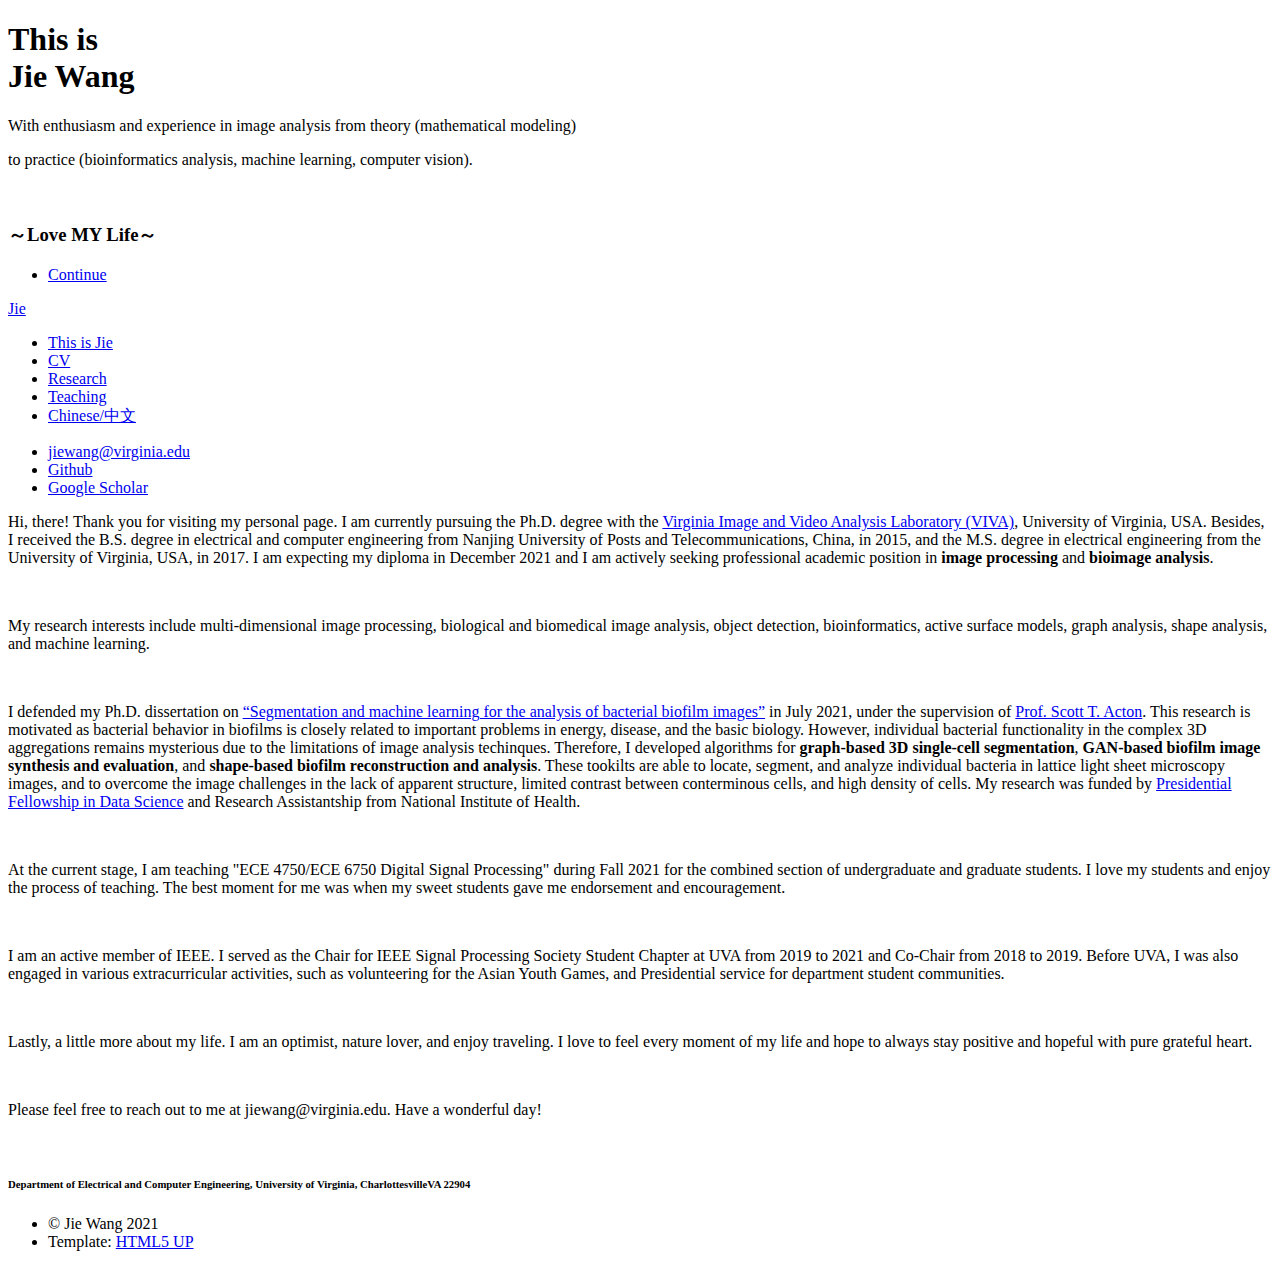
==== index.html @ 5a75e754 "Add files via upload" ====
<!DOCTYPE HTML>
<!--
	Massively by HTML5 UP
	html5up.net | @ajlkn
	Free for personal and commercial use under the CCA 3.0 license (html5up.net/license)
-->
<html>
	<head>
		<title>Jie Wang</title>
		<meta charset="utf-8" />
		<meta name="viewport" content="width=device-width, initial-scale=1, user-scalable=no" />
		<link rel="stylesheet" href="assets/css/main.css" />
		<noscript><link rel="stylesheet" href="assets/css/noscript.css" /></noscript>
	</head>
	<body class="is-preload">

		<!-- Wrapper -->
			<div id="wrapper" class="fade-in">

				<!-- Intro -->
					<div id="intro">
					  <h1>This is<br>
					    Jie Wang</h1>
                      <p>With enthusiasm and experience in image analysis from theory (mathematical modeling)</p>
					  <p>to practice (bioinformatics analysis, machine learning, computer vision).</p>
						<p>&nbsp;</p>
						<h3>～Love MY Life～</h3>
					  <ul class="actions">
	  					<li><a href="#header" class="button icon solid solo fa-arrow-down scrolly">Continue</a></li>
					  </ul>
					</div>

				<!-- Header -->
					<header id="header">
						<a href="index.html" class="logo">Jie</a>
					</header>

				<!-- Nav -->
					<nav id="nav">
						<ul class="links">
							<li class="active"><a href="index.html">This is Jie</a></li>
							<li><a href="CV.html">CV</a></li>
							<li><a href="research.html">Research</a></li>
							<li><a href="teaching.html">Teaching</a></li>
							<li><a href="chinese.html">Chinese/中文</a></li>
						</ul>
						<ul class="icons">
							<li><a href="#" class="fa fa-envelope"><span class="label"> jiewang@virginia.edu</span></a></li>
							<li><a href="https://github.com/jwang-c" class="icon brands alt fa-github"><span class="label">Github</span></a></li>
							<li><a href="https://scholar.google.com/citations?user=Kp_76nYAAAAJ&hl=en" class="icon brands alt fa-google"><span class="label">Google Scholar</span></a></li>
						</ul>
					</nav>

				<!-- Main -->
					<div id="main">

						<!-- Featured Post -->
							<article class="post featured">
								<p>Hi, there! Thank you for visiting my personal page. I am currently pursuing the Ph.D. degree with the <a href="http://viva-lab.ece.virginia.edu/index.html"> Virginia Image and Video Analysis Laboratory (VIVA)</a>, University of Virginia, USA. Besides, I received the B.S. degree in electrical and computer engineering from Nanjing University of Posts and Telecommunications, China, in 2015, and the M.S. degree in electrical engineering from the University of Virginia, USA, in 2017. I am expecting my diploma in December 2021 and I am actively seeking professional academic position in <strong>image processing</strong> and <strong>bioimage analysis</strong>.</p>
								<br>
								<p>My research interests include multi-dimensional image processing, biological and biomedical image analysis, object detection, bioinformatics, active surface models, graph analysis, shape analysis, and machine learning.</p>
								<br>
								<p>I defended my Ph.D. dissertation on <a href="https://doi.org/10.18130/vqv0-1b11"> “Segmentation and machine learning for the analysis of bacterial biofilm images”</a> in July 2021, under the supervision of <a href="https://engineering.virginia.edu/faculty/scott-t-acton"> Prof. Scott T. Acton</a>. This research is motivated as bacterial behavior in biofilms is closely related to important problems in energy, disease, and the basic biology. However, individual bacterial functionality in the complex 3D aggregations remains mysterious due to the limitations of image analysis techinques. Therefore, I developed algorithms for <strong>graph-based 3D single-cell segmentation</strong>, <strong>GAN-based biofilm image synthesis and evaluation</strong>, and <strong>shape-based biofilm reconstruction and analysis</strong>. These tookilts are able to locate, segment, and analyze individual bacteria in lattice light sheet microscopy images, and to overcome the image challenges in the lack of apparent structure, limited contrast between conterminous cells, and high density of cells. My research was funded by <a href="https://datascience.virginia.edu/projects/understanding-how-bacterial-communities-assemble-and-function"> Presidential Fellowship in Data Science</a> and Research Assistantship from National Institute of Health.</p>
								<br>
								<p>At the current stage, I am teaching "ECE 4750/ECE 6750 Digital Signal Processing" during Fall 2021 for the combined section of undergraduate and graduate students. I love my students and enjoy the process of teaching. The best moment for me was when my sweet students gave me endorsement and encouragement. </p>
								<br>
								<p>I am an active member of IEEE. I served as the Chair for IEEE Signal Processing Society Student Chapter at UVA from 2019 to 2021 and Co-Chair from 2018 to 2019. Before UVA, I was also engaged in various extracurricular activities, such as volunteering for the Asian Youth Games, and Presidential service for department student communities.</p>
								<br>
								<p>Lastly, a little more about my life. I am an optimist, nature lover, and enjoy traveling. I love to feel every moment of my life and hope to always stay positive and hopeful with pure grateful heart.</p>
								<br>
								<p>Please feel free to reach out to me at jiewang@virginia.edu. Have a wonderful day!</p>
								
								<a href="#" class="image main"><img src="images/pic01_jie.jpg" alt="" /></a>

							</article>

						

					</div>

				<!-- Footer -->
					<footer id="footer">
	
							<section>
								<a href="#" class="fa fa-map-pin"><span class="label"></span></a>
	                          <h6>Department of Electrical and Computer Engineering, University of Virginia, CharlottesvilleVA 22904</h6>
                            </section>

					</footer>

				<!-- Copyright -->
					<div id="copyright">
						<ul><li>&copy; Jie Wang 2021</li><li>Template: <a href="https://html5up.net">HTML5 UP</a></li></ul>
					</div>

			</div>

		<!-- Scripts -->
			<script src="assets/js/jquery.min.js"></script>
			<script src="assets/js/jquery.scrollex.min.js"></script>
			<script src="assets/js/jquery.scrolly.min.js"></script>
			<script src="assets/js/browser.min.js"></script>
			<script src="assets/js/breakpoints.min.js"></script>
			<script src="assets/js/util.js"></script>
			<script src="assets/js/main.js"></script>

	</body>
</html>
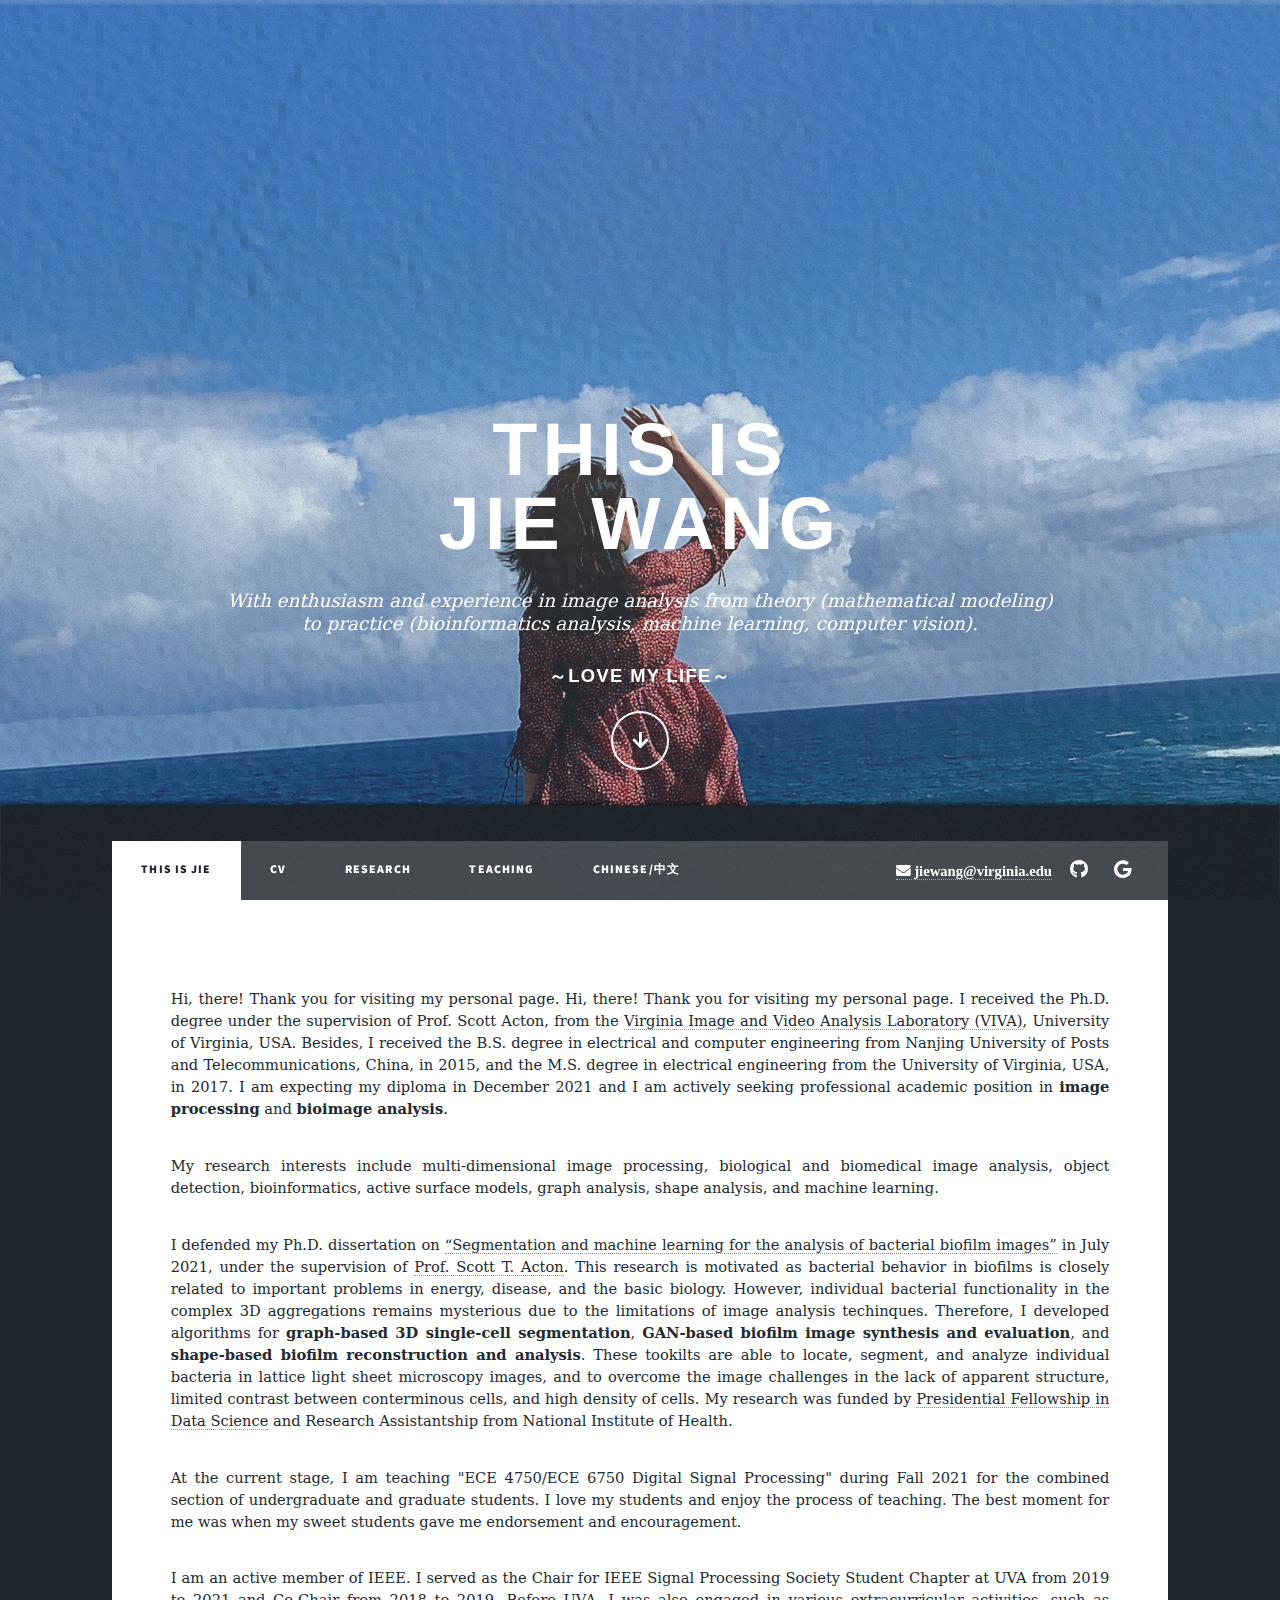
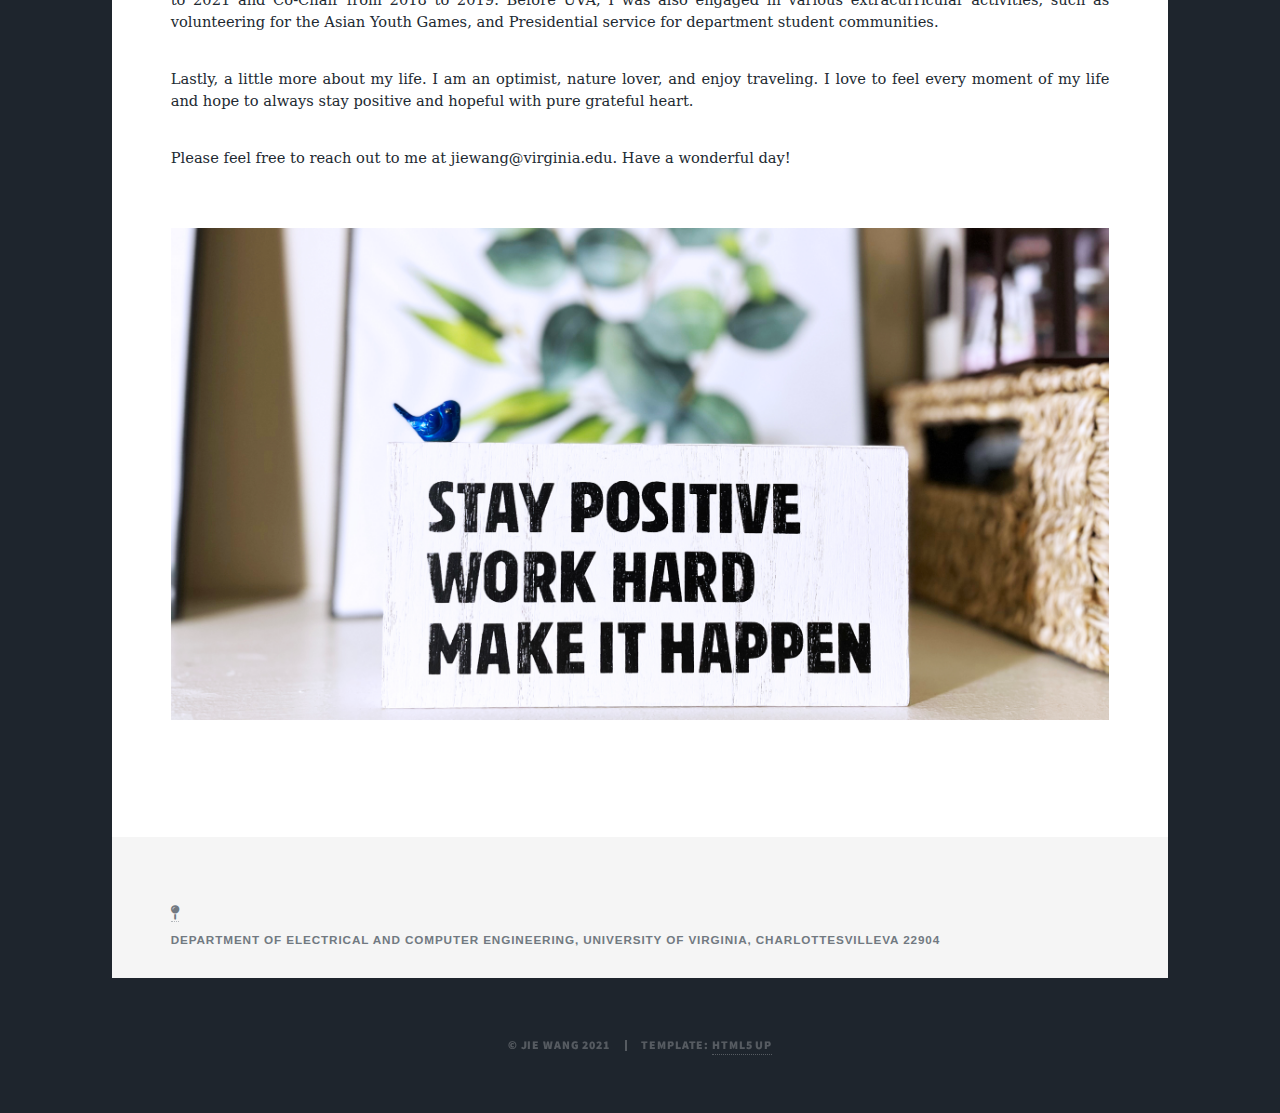
==== commit 4041b02c: "Update index.html" ====
--- a/index.html
+++ b/index.html
@@ -56,7 +56,7 @@
 
 						<!-- Featured Post -->
 							<article class="post featured">
-								<p>Hi, there! Thank you for visiting my personal page. I am currently pursuing the Ph.D. degree with the <a href="http://viva-lab.ece.virginia.edu/index.html"> Virginia Image and Video Analysis Laboratory (VIVA)</a>, University of Virginia, USA. Besides, I received the B.S. degree in electrical and computer engineering from Nanjing University of Posts and Telecommunications, China, in 2015, and the M.S. degree in electrical engineering from the University of Virginia, USA, in 2017. I am expecting my diploma in December 2021 and I am actively seeking professional academic position in <strong>image processing</strong> and <strong>bioimage analysis</strong>.</p>
+								<p>Hi, there! Thank you for visiting my personal page. Hi, there! Thank you for visiting my personal page. I received the Ph.D. degree under the supervision of Prof. Scott Acton, from the <a href="http://viva-lab.ece.virginia.edu/index.html"> Virginia Image and Video Analysis Laboratory (VIVA)</a>, University of Virginia, USA. Besides, I received the B.S. degree in electrical and computer engineering from Nanjing University of Posts and Telecommunications, China, in 2015, and the M.S. degree in electrical engineering from the University of Virginia, USA, in 2017. I am expecting my diploma in December 2021 and I am actively seeking professional academic position in <strong>image processing</strong> and <strong>bioimage analysis</strong>.</p>
 								<br>
 								<p>My research interests include multi-dimensional image processing, biological and biomedical image analysis, object detection, bioinformatics, active surface models, graph analysis, shape analysis, and machine learning.</p>
 								<br>
@@ -105,4 +105,4 @@
 			<script src="assets/js/main.js"></script>
 
 	</body>
-</html>+</html>
--- a/assets/css/main.css
+++ b/assets/css/main.css
@@ -0,0 +1,4693 @@
+@import url(fontawesome-all.min.css);
+@import url("https://fonts.googleapis.com/css?family=Merriweather:300,700,300italic,700italic|Source+Sans+Pro:900");
+
+/*
+	Massively by HTML5 UP
+	html5up.net | @ajlkn
+	Free for personal and commercial use under the CCA 3.0 license (html5up.net/license)
+*/
+
+html, body, div, span, applet, object,
+iframe, h1, h2, h3, h4, h5, h6, p, blockquote,
+pre, a, abbr, acronym, address, big, cite,
+code, del, dfn, em, img, ins, kbd, q, s, samp,
+small, strike, strong, sub, sup, tt, var, b,
+u, i, center, dl, dt, dd, ol, ul, li, fieldset,
+form, label, legend, table, caption, tbody,
+tfoot, thead, tr, th, td, article, aside,
+canvas, details, embed, figure, figcaption,
+footer, header, hgroup, menu, nav, output, ruby,
+section, summary, time, mark, audio, video {
+	margin: 0;
+	padding: 0;
+	border: 0;
+	font-size: 100%;
+	font: inherit;
+	vertical-align: baseline;}
+
+article, aside, details, figcaption, figure,
+footer, header, hgroup, menu, nav, section {
+	display: block;}
+
+body {
+	line-height: 1;
+}
+
+ol, ul {
+	list-style: none;
+}
+
+blockquote, q {
+	quotes: none;
+}
+
+	blockquote:before, blockquote:after, q:before, q:after {
+		content: '';
+		content: none;
+	}
+
+table {
+	border-collapse: collapse;
+	border-spacing: 0;
+}
+
+body {
+	-webkit-text-size-adjust: none;
+}
+
+mark {
+	background-color: transparent;
+	color: inherit;
+}
+
+input::-moz-focus-inner {
+	border: 0;
+	padding: 0;
+}
+
+input, select, textarea {
+	-moz-appearance: none;
+	-webkit-appearance: none;
+	-ms-appearance: none;
+	appearance: none;
+}
+
+/* Basic */
+
+	@-ms-viewport {
+		width: device-width;
+	}
+
+	body {
+		-ms-overflow-style: scrollbar;
+	}
+
+	@media screen and (max-width: 480px) {
+
+		html, body {
+			min-width: 320px;
+		}
+
+	}
+
+	html {
+		box-sizing: border-box;
+	}
+
+	*, *:before, *:after {
+		box-sizing: inherit;
+	}
+
+	body {
+		background-color: #1e252d;
+	}
+
+		body.is-preload *, body.is-preload *:before, body.is-preload *:after {
+			-moz-animation: none !important;
+			-webkit-animation: none !important;
+			-ms-animation: none !important;
+			animation: none !important;
+			-moz-transition: none !important;
+			-webkit-transition: none !important;
+			-ms-transition: none !important;
+			transition: none !important;
+		}
+
+/* Type */
+
+	html {
+		font-size: 16pt;
+	}
+
+		@media screen and (max-width: 1680px) {
+
+			html {
+				font-size: 12pt;
+			}
+
+		}
+
+		@media screen and (max-width: 1280px) {
+
+			html {
+				font-size: 11pt;
+			}
+
+		}
+
+		@media screen and (max-width: 360px) {
+
+			html {
+				font-size: 10pt;
+			}
+
+		}
+
+	body {
+		color: #212931;
+	}
+
+	body, input, select, textarea {
+		font-family: "Merriweather", Georgia, serif;
+		font-weight: 300;
+		font-size: 1rem;
+		line-height: 2.375;
+	}
+
+	a {
+		-moz-transition: color 0.2s ease-in-out, background-color 0.2s ease-in-out, border-color 0.2s ease-in-out, box-shadow 0.2s ease-in-out;
+		-webkit-transition: color 0.2s ease-in-out, background-color 0.2s ease-in-out, border-color 0.2s ease-in-out, box-shadow 0.2s ease-in-out;
+		-ms-transition: color 0.2s ease-in-out, background-color 0.2s ease-in-out, border-color 0.2s ease-in-out, box-shadow 0.2s ease-in-out;
+		transition: color 0.2s ease-in-out, background-color 0.2s ease-in-out, border-color 0.2s ease-in-out, box-shadow 0.2s ease-in-out;
+		border-bottom: dotted 1px;
+		text-decoration: none;
+	}
+
+		a:hover {
+			border-bottom-color: transparent;
+		}
+
+	strong, b {
+		font-weight: 600;
+	}
+
+	em, i {
+		font-style: italic;
+	}
+
+	p {
+		font-family: Constantia, "Lucida Bright", "DejaVu Serif", Georgia, "serif";
+		text-align: justify;
+		margin: 0 0 0 0;
+		line-height: 1.5;
+	}
+	
+
+	h1, h2, h3, h4, h5, h6 {
+		font-family: Gotham, "Helvetica Neue", Helvetica, Arial, "sans-serif";
+		font-weight: 900;
+		line-height: 1.5;
+		letter-spacing: 0.075em;
+		text-transform: uppercase;
+		margin: 0 0 0 0;
+	}
+
+		h1 a, h2 a, h3 a, h4 a, h5 a, h6 a {
+			border-bottom: 0;
+			color: inherit;
+			text-decoration: none;
+		}
+
+	h1 {
+		font-size: 4rem;
+		line-height: 1.1;
+		margin: 0 0 2rem 0;
+	}
+
+	h2 {
+		font-size: 1.75rem;
+		line-height: 1.3;
+		margin: 0 0 1.5rem 0;
+	}
+
+	h3 {
+		font-size: 1.25rem;
+		margin: 0 0 1.5rem 0;
+	}
+
+	h4 {
+		font-size: 1rem;
+		margin: 2em 0 0 0;
+	}
+
+	h5 {
+		font-size: 0.9rem;
+		margin: 0 0 0.7rem 0;
+	}
+
+	h6 {
+		font-size: 0.8rem;
+	}
+
+	sub {
+		font-size: 0.8rem;
+		position: relative;
+		top: 0.5rem;
+	}
+
+	sup {
+		font-size: 0.8rem;
+		position: relative;
+		top: -0.5rem;
+	}
+
+	blockquote {
+		border-left: solid 4px;
+		font-style: italic;
+		margin: 0 0 2rem 0;
+		padding: 0.5rem 0 0.5rem 2rem;
+	}
+
+	code {
+		border: solid 2px;
+		font-family: "Courier New", monospace;
+		font-size: 0.9rem;
+		margin: 0 0.25rem;
+		padding: 0.25rem 0.65rem;
+	}
+
+	pre {
+		font-family: "Courier New", monospace;
+		margin: 0 0 0 0;
+		line-height: 1.5;
+	}
+
+	pre code {
+			display: block;
+			line-height: 1.75;
+			padding: 1rem 1.5rem;
+			overflow-x: auto;
+		}
+
+	hr {
+		border: 0;
+		border-bottom: solid 2px;
+		margin: 3rem 0;
+	}
+
+		hr.major {
+			margin: 5rem 0;
+		}
+
+	.align-left {
+		text-align: left;
+	}
+
+	.align-center {
+		text-align: center;
+	}
+
+	.align-right {
+		text-align: right;
+	}
+
+	input, select, textarea {
+		color: #212931;
+	}
+
+	a {
+		color: #212931;
+		border-bottom-color: rgba(33, 41, 49, 0.5);
+	}
+
+		a:hover {
+			border-bottom-color: transparent;
+			color: #18bfef !important;
+		}
+
+	strong, b {
+		color: #212931;
+	}
+
+	h1, h2, h3, h4, h5, h6 {
+		color: #212931;
+	}
+
+	blockquote {
+		border-left-color: #eeeeee;
+	}
+
+	code {
+		background: rgba(220, 220, 220, 0.25);
+		border-color: #eeeeee;
+	}
+
+	hr {
+		border-bottom-color: #eeeeee;
+	}
+
+/* Row */
+
+	.row {
+		display: flex;
+		flex-wrap: wrap;
+		box-sizing: border-box;
+		align-items: stretch;
+	}
+
+		.row > * {
+			box-sizing: border-box;
+		}
+
+		.row.gtr-uniform > * > :last-child {
+			margin-bottom: 0;
+		}
+
+		.row.aln-left {
+			justify-content: flex-start;
+		}
+
+		.row.aln-center {
+			justify-content: center;
+		}
+
+		.row.aln-right {
+			justify-content: flex-end;
+		}
+
+		.row.aln-top {
+			align-items: flex-start;
+		}
+
+		.row.aln-middle {
+			align-items: center;
+		}
+
+		.row.aln-bottom {
+			align-items: flex-end;
+		}
+
+		.row > .imp {
+			order: -1;
+		}
+
+		.row > .col-1 {
+			width: 8.33333%;
+		}
+
+		.row > .off-1 {
+			margin-left: 8.33333%;
+		}
+
+		.row > .col-2 {
+			width: 16.66667%;
+		}
+
+		.row > .off-2 {
+			margin-left: 16.66667%;
+		}
+
+		.row > .col-3 {
+			width: 25%;
+		}
+
+		.row > .off-3 {
+			margin-left: 25%;
+		}
+
+		.row > .col-4 {
+			width: 33.33333%;
+		}
+
+		.row > .off-4 {
+			margin-left: 33.33333%;
+		}
+
+		.row > .col-5 {
+			width: 41.66667%;
+		}
+
+		.row > .off-5 {
+			margin-left: 41.66667%;
+		}
+
+		.row > .col-6 {
+			width: 50%;
+		}
+
+		.row > .off-6 {
+			margin-left: 50%;
+		}
+
+		.row > .col-7 {
+			width: 58.33333%;
+		}
+
+		.row > .off-7 {
+			margin-left: 58.33333%;
+		}
+
+		.row > .col-8 {
+			width: 66.66667%;
+		}
+
+		.row > .off-8 {
+			margin-left: 66.66667%;
+		}
+
+		.row > .col-9 {
+			width: 75%;
+		}
+
+		.row > .off-9 {
+			margin-left: 75%;
+		}
+
+		.row > .col-10 {
+			width: 83.33333%;
+		}
+
+		.row > .off-10 {
+			margin-left: 83.33333%;
+		}
+
+		.row > .col-11 {
+			width: 91.66667%;
+		}
+
+		.row > .off-11 {
+			margin-left: 91.66667%;
+		}
+
+		.row > .col-12 {
+			width: 100%;
+		}
+
+		.row > .off-12 {
+			margin-left: 100%;
+		}
+
+		.row.gtr-0 {
+			margin-top: 0;
+			margin-left: 0rem;
+		}
+
+			.row.gtr-0 > * {
+				padding: 0 0 0 0rem;
+			}
+
+			.row.gtr-0.gtr-uniform {
+				margin-top: 0rem;
+			}
+
+				.row.gtr-0.gtr-uniform > * {
+					padding-top: 0rem;
+				}
+
+		.row.gtr-25 {
+			margin-top: 0;
+			margin-left: -0.375rem;
+		}
+
+			.row.gtr-25 > * {
+				padding: 0 0 0 0.375rem;
+			}
+
+			.row.gtr-25.gtr-uniform {
+				margin-top: -0.375rem;
+			}
+
+				.row.gtr-25.gtr-uniform > * {
+					padding-top: 0.375rem;
+				}
+
+		.row.gtr-50 {
+			margin-top: 0;
+			margin-left: -0.75rem;
+		}
+
+			.row.gtr-50 > * {
+				padding: 0 0 0 0.75rem;
+			}
+
+			.row.gtr-50.gtr-uniform {
+				margin-top: -0.75rem;
+			}
+
+				.row.gtr-50.gtr-uniform > * {
+					padding-top: 0.75rem;
+				}
+
+		.row {
+			margin-top: 0;
+			margin-left: -1.5rem;
+		}
+
+			.row > * {
+				padding: 0 0 0 1.5rem;
+			}
+
+			.row.gtr-uniform {
+				margin-top: -1.5rem;
+			}
+
+				.row.gtr-uniform > * {
+					padding-top: 1.5rem;
+				}
+
+		.row.gtr-150 {
+			margin-top: 0;
+			margin-left: -2.25rem;
+		}
+
+			.row.gtr-150 > * {
+				padding: 0 0 0 2.25rem;
+			}
+
+			.row.gtr-150.gtr-uniform {
+				margin-top: -2.25rem;
+			}
+
+				.row.gtr-150.gtr-uniform > * {
+					padding-top: 2.25rem;
+				}
+
+		.row.gtr-200 {
+			margin-top: 0;
+			margin-left: -3rem;
+		}
+
+			.row.gtr-200 > * {
+				padding: 0 0 0 3rem;
+			}
+
+			.row.gtr-200.gtr-uniform {
+				margin-top: -3rem;
+			}
+
+				.row.gtr-200.gtr-uniform > * {
+					padding-top: 3rem;
+				}
+
+		@media screen and (max-width: 1680px) {
+
+			.row {
+				display: flex;
+				flex-wrap: wrap;
+				box-sizing: border-box;
+				align-items: stretch;
+			}
+
+				.row > * {
+					box-sizing: border-box;
+				}
+
+				.row.gtr-uniform > * > :last-child {
+					margin-bottom: 0;
+				}
+
+				.row.aln-left {
+					justify-content: flex-start;
+				}
+
+				.row.aln-center {
+					justify-content: center;
+				}
+
+				.row.aln-right {
+					justify-content: flex-end;
+				}
+
+				.row.aln-top {
+					align-items: flex-start;
+				}
+
+				.row.aln-middle {
+					align-items: center;
+				}
+
+				.row.aln-bottom {
+					align-items: flex-end;
+				}
+
+				.row > .imp-xlarge {
+					order: -1;
+				}
+
+				.row > .col-1-xlarge {
+					width: 8.33333%;
+				}
+
+				.row > .off-1-xlarge {
+					margin-left: 8.33333%;
+				}
+
+				.row > .col-2-xlarge {
+					width: 16.66667%;
+				}
+
+				.row > .off-2-xlarge {
+					margin-left: 16.66667%;
+				}
+
+				.row > .col-3-xlarge {
+					width: 25%;
+				}
+
+				.row > .off-3-xlarge {
+					margin-left: 25%;
+				}
+
+				.row > .col-4-xlarge {
+					width: 33.33333%;
+				}
+
+				.row > .off-4-xlarge {
+					margin-left: 33.33333%;
+				}
+
+				.row > .col-5-xlarge {
+					width: 41.66667%;
+				}
+
+				.row > .off-5-xlarge {
+					margin-left: 41.66667%;
+				}
+
+				.row > .col-6-xlarge {
+					width: 50%;
+				}
+
+				.row > .off-6-xlarge {
+					margin-left: 50%;
+				}
+
+				.row > .col-7-xlarge {
+					width: 58.33333%;
+				}
+
+				.row > .off-7-xlarge {
+					margin-left: 58.33333%;
+				}
+
+				.row > .col-8-xlarge {
+					width: 66.66667%;
+				}
+
+				.row > .off-8-xlarge {
+					margin-left: 66.66667%;
+				}
+
+				.row > .col-9-xlarge {
+					width: 75%;
+				}
+
+				.row > .off-9-xlarge {
+					margin-left: 75%;
+				}
+
+				.row > .col-10-xlarge {
+					width: 83.33333%;
+				}
+
+				.row > .off-10-xlarge {
+					margin-left: 83.33333%;
+				}
+
+				.row > .col-11-xlarge {
+					width: 91.66667%;
+				}
+
+				.row > .off-11-xlarge {
+					margin-left: 91.66667%;
+				}
+
+				.row > .col-12-xlarge {
+					width: 100%;
+				}
+
+				.row > .off-12-xlarge {
+					margin-left: 100%;
+				}
+
+				.row.gtr-0 {
+					margin-top: 0;
+					margin-left: 0rem;
+				}
+
+					.row.gtr-0 > * {
+						padding: 0 0 0 0rem;
+					}
+
+					.row.gtr-0.gtr-uniform {
+						margin-top: 0rem;
+					}
+
+						.row.gtr-0.gtr-uniform > * {
+							padding-top: 0rem;
+						}
+
+				.row.gtr-25 {
+					margin-top: 0;
+					margin-left: -0.375rem;
+				}
+
+					.row.gtr-25 > * {
+						padding: 0 0 0 0.375rem;
+					}
+
+					.row.gtr-25.gtr-uniform {
+						margin-top: -0.375rem;
+					}
+
+						.row.gtr-25.gtr-uniform > * {
+							padding-top: 0.375rem;
+						}
+
+				.row.gtr-50 {
+					margin-top: 0;
+					margin-left: -0.75rem;
+				}
+
+					.row.gtr-50 > * {
+						padding: 0 0 0 0.75rem;
+					}
+
+					.row.gtr-50.gtr-uniform {
+						margin-top: -0.75rem;
+					}
+
+						.row.gtr-50.gtr-uniform > * {
+							padding-top: 0.75rem;
+						}
+
+				.row {
+					margin-top: 0;
+					margin-left: -1.5rem;
+				}
+
+					.row > * {
+						padding: 0 0 0 1.5rem;
+					}
+
+					.row.gtr-uniform {
+						margin-top: -1.5rem;
+					}
+
+						.row.gtr-uniform > * {
+							padding-top: 1.5rem;
+						}
+
+				.row.gtr-150 {
+					margin-top: 0;
+					margin-left: -2.25rem;
+				}
+
+					.row.gtr-150 > * {
+						padding: 0 0 0 2.25rem;
+					}
+
+					.row.gtr-150.gtr-uniform {
+						margin-top: -2.25rem;
+					}
+
+						.row.gtr-150.gtr-uniform > * {
+							padding-top: 2.25rem;
+						}
+
+				.row.gtr-200 {
+					margin-top: 0;
+					margin-left: -3rem;
+				}
+
+					.row.gtr-200 > * {
+						padding: 0 0 0 3rem;
+					}
+
+					.row.gtr-200.gtr-uniform {
+						margin-top: -3rem;
+					}
+
+						.row.gtr-200.gtr-uniform > * {
+							padding-top: 3rem;
+						}
+
+		}
+
+		@media screen and (max-width: 1280px) {
+
+			.row {
+				display: flex;
+				flex-wrap: wrap;
+				box-sizing: border-box;
+				align-items: stretch;
+			}
+
+				.row > * {
+					box-sizing: border-box;
+				}
+
+				.row.gtr-uniform > * > :last-child {
+					margin-bottom: 0;
+				}
+
+				.row.aln-left {
+					justify-content: flex-start;
+				}
+
+				.row.aln-center {
+					justify-content: center;
+				}
+
+				.row.aln-right {
+					justify-content: flex-end;
+				}
+
+				.row.aln-top {
+					align-items: flex-start;
+				}
+
+				.row.aln-middle {
+					align-items: center;
+				}
+
+				.row.aln-bottom {
+					align-items: flex-end;
+				}
+
+				.row > .imp-large {
+					order: -1;
+				}
+
+				.row > .col-1-large {
+					width: 8.33333%;
+				}
+
+				.row > .off-1-large {
+					margin-left: 8.33333%;
+				}
+
+				.row > .col-2-large {
+					width: 16.66667%;
+				}
+
+				.row > .off-2-large {
+					margin-left: 16.66667%;
+				}
+
+				.row > .col-3-large {
+					width: 25%;
+				}
+
+				.row > .off-3-large {
+					margin-left: 25%;
+				}
+
+				.row > .col-4-large {
+					width: 33.33333%;
+				}
+
+				.row > .off-4-large {
+					margin-left: 33.33333%;
+				}
+
+				.row > .col-5-large {
+					width: 41.66667%;
+				}
+
+				.row > .off-5-large {
+					margin-left: 41.66667%;
+				}
+
+				.row > .col-6-large {
+					width: 50%;
+				}
+
+				.row > .off-6-large {
+					margin-left: 50%;
+				}
+
+				.row > .col-7-large {
+					width: 58.33333%;
+				}
+
+				.row > .off-7-large {
+					margin-left: 58.33333%;
+				}
+
+				.row > .col-8-large {
+					width: 66.66667%;
+				}
+
+				.row > .off-8-large {
+					margin-left: 66.66667%;
+				}
+
+				.row > .col-9-large {
+					width: 75%;
+				}
+
+				.row > .off-9-large {
+					margin-left: 75%;
+				}
+
+				.row > .col-10-large {
+					width: 83.33333%;
+				}
+
+				.row > .off-10-large {
+					margin-left: 83.33333%;
+				}
+
+				.row > .col-11-large {
+					width: 91.66667%;
+				}
+
+				.row > .off-11-large {
+					margin-left: 91.66667%;
+				}
+
+				.row > .col-12-large {
+					width: 100%;
+				}
+
+				.row > .off-12-large {
+					margin-left: 100%;
+				}
+
+				.row.gtr-0 {
+					margin-top: 0;
+					margin-left: 0rem;
+				}
+
+					.row.gtr-0 > * {
+						padding: 0 0 0 0rem;
+					}
+
+					.row.gtr-0.gtr-uniform {
+						margin-top: 0rem;
+					}
+
+						.row.gtr-0.gtr-uniform > * {
+							padding-top: 0rem;
+						}
+
+				.row.gtr-25 {
+					margin-top: 0;
+					margin-left: -0.375rem;
+				}
+
+					.row.gtr-25 > * {
+						padding: 0 0 0 0.375rem;
+					}
+
+					.row.gtr-25.gtr-uniform {
+						margin-top: -0.375rem;
+					}
+
+						.row.gtr-25.gtr-uniform > * {
+							padding-top: 0.375rem;
+						}
+
+				.row.gtr-50 {
+					margin-top: 0;
+					margin-left: -0.75rem;
+				}
+
+					.row.gtr-50 > * {
+						padding: 0 0 0 0.75rem;
+					}
+
+					.row.gtr-50.gtr-uniform {
+						margin-top: -0.75rem;
+					}
+
+						.row.gtr-50.gtr-uniform > * {
+							padding-top: 0.75rem;
+						}
+
+				.row {
+					margin-top: 0;
+					margin-left: -1.5rem;
+				}
+
+					.row > * {
+						padding: 0 0 0 1.5rem;
+					}
+
+					.row.gtr-uniform {
+						margin-top: -1.5rem;
+					}
+
+						.row.gtr-uniform > * {
+							padding-top: 1.5rem;
+						}
+
+				.row.gtr-150 {
+					margin-top: 0;
+					margin-left: -2.25rem;
+				}
+
+					.row.gtr-150 > * {
+						padding: 0 0 0 2.25rem;
+					}
+
+					.row.gtr-150.gtr-uniform {
+						margin-top: -2.25rem;
+					}
+
+						.row.gtr-150.gtr-uniform > * {
+							padding-top: 2.25rem;
+						}
+
+				.row.gtr-200 {
+					margin-top: 0;
+					margin-left: -3rem;
+				}
+
+					.row.gtr-200 > * {
+						padding: 0 0 0 3rem;
+					}
+
+					.row.gtr-200.gtr-uniform {
+						margin-top: -3rem;
+					}
+
+						.row.gtr-200.gtr-uniform > * {
+							padding-top: 3rem;
+						}
+
+		}
+
+		@media screen and (max-width: 980px) {
+
+			.row {
+				display: flex;
+				flex-wrap: wrap;
+				box-sizing: border-box;
+				align-items: stretch;
+			}
+
+				.row > * {
+					box-sizing: border-box;
+				}
+
+				.row.gtr-uniform > * > :last-child {
+					margin-bottom: 0;
+				}
+
+				.row.aln-left {
+					justify-content: flex-start;
+				}
+
+				.row.aln-center {
+					justify-content: center;
+				}
+
+				.row.aln-right {
+					justify-content: flex-end;
+				}
+
+				.row.aln-top {
+					align-items: flex-start;
+				}
+
+				.row.aln-middle {
+					align-items: center;
+				}
+
+				.row.aln-bottom {
+					align-items: flex-end;
+				}
+
+				.row > .imp-medium {
+					order: -1;
+				}
+
+				.row > .col-1-medium {
+					width: 8.33333%;
+				}
+
+				.row > .off-1-medium {
+					margin-left: 8.33333%;
+				}
+
+				.row > .col-2-medium {
+					width: 16.66667%;
+				}
+
+				.row > .off-2-medium {
+					margin-left: 16.66667%;
+				}
+
+				.row > .col-3-medium {
+					width: 25%;
+				}
+
+				.row > .off-3-medium {
+					margin-left: 25%;
+				}
+
+				.row > .col-4-medium {
+					width: 33.33333%;
+				}
+
+				.row > .off-4-medium {
+					margin-left: 33.33333%;
+				}
+
+				.row > .col-5-medium {
+					width: 41.66667%;
+				}
+
+				.row > .off-5-medium {
+					margin-left: 41.66667%;
+				}
+
+				.row > .col-6-medium {
+					width: 50%;
+				}
+
+				.row > .off-6-medium {
+					margin-left: 50%;
+				}
+
+				.row > .col-7-medium {
+					width: 58.33333%;
+				}
+
+				.row > .off-7-medium {
+					margin-left: 58.33333%;
+				}
+
+				.row > .col-8-medium {
+					width: 66.66667%;
+				}
+
+				.row > .off-8-medium {
+					margin-left: 66.66667%;
+				}
+
+				.row > .col-9-medium {
+					width: 75%;
+				}
+
+				.row > .off-9-medium {
+					margin-left: 75%;
+				}
+
+				.row > .col-10-medium {
+					width: 83.33333%;
+				}
+
+				.row > .off-10-medium {
+					margin-left: 83.33333%;
+				}
+
+				.row > .col-11-medium {
+					width: 91.66667%;
+				}
+
+				.row > .off-11-medium {
+					margin-left: 91.66667%;
+				}
+
+				.row > .col-12-medium {
+					width: 100%;
+				}
+
+				.row > .off-12-medium {
+					margin-left: 100%;
+				}
+
+				.row.gtr-0 {
+					margin-top: 0;
+					margin-left: 0rem;
+				}
+
+					.row.gtr-0 > * {
+						padding: 0 0 0 0rem;
+					}
+
+					.row.gtr-0.gtr-uniform {
+						margin-top: 0rem;
+					}
+
+						.row.gtr-0.gtr-uniform > * {
+							padding-top: 0rem;
+						}
+
+				.row.gtr-25 {
+					margin-top: 0;
+					margin-left: -0.375rem;
+				}
+
+					.row.gtr-25 > * {
+						padding: 0 0 0 0.375rem;
+					}
+
+					.row.gtr-25.gtr-uniform {
+						margin-top: -0.375rem;
+					}
+
+						.row.gtr-25.gtr-uniform > * {
+							padding-top: 0.375rem;
+						}
+
+				.row.gtr-50 {
+					margin-top: 0;
+					margin-left: -0.75rem;
+				}
+
+					.row.gtr-50 > * {
+						padding: 0 0 0 0.75rem;
+					}
+
+					.row.gtr-50.gtr-uniform {
+						margin-top: -0.75rem;
+					}
+
+						.row.gtr-50.gtr-uniform > * {
+							padding-top: 0.75rem;
+						}
+
+				.row {
+					margin-top: 0;
+					margin-left: -1.5rem;
+				}
+
+					.row > * {
+						padding: 0 0 0 1.5rem;
+					}
+
+					.row.gtr-uniform {
+						margin-top: -1.5rem;
+					}
+
+						.row.gtr-uniform > * {
+							padding-top: 1.5rem;
+						}
+
+				.row.gtr-150 {
+					margin-top: 0;
+					margin-left: -2.25rem;
+				}
+
+					.row.gtr-150 > * {
+						padding: 0 0 0 2.25rem;
+					}
+
+					.row.gtr-150.gtr-uniform {
+						margin-top: -2.25rem;
+					}
+
+						.row.gtr-150.gtr-uniform > * {
+							padding-top: 2.25rem;
+						}
+
+				.row.gtr-200 {
+					margin-top: 0;
+					margin-left: -3rem;
+				}
+
+					.row.gtr-200 > * {
+						padding: 0 0 0 3rem;
+					}
+
+					.row.gtr-200.gtr-uniform {
+						margin-top: -3rem;
+					}
+
+						.row.gtr-200.gtr-uniform > * {
+							padding-top: 3rem;
+						}
+
+		}
+
+		@media screen and (max-width: 736px) {
+
+			.row {
+				display: flex;
+				flex-wrap: wrap;
+				box-sizing: border-box;
+				align-items: stretch;
+			}
+
+				.row > * {
+					box-sizing: border-box;
+				}
+
+				.row.gtr-uniform > * > :last-child {
+					margin-bottom: 0;
+				}
+
+				.row.aln-left {
+					justify-content: flex-start;
+				}
+
+				.row.aln-center {
+					justify-content: center;
+				}
+
+				.row.aln-right {
+					justify-content: flex-end;
+				}
+
+				.row.aln-top {
+					align-items: flex-start;
+				}
+
+				.row.aln-middle {
+					align-items: center;
+				}
+
+				.row.aln-bottom {
+					align-items: flex-end;
+				}
+
+				.row > .imp-small {
+					order: -1;
+				}
+
+				.row > .col-1-small {
+					width: 8.33333%;
+				}
+
+				.row > .off-1-small {
+					margin-left: 8.33333%;
+				}
+
+				.row > .col-2-small {
+					width: 16.66667%;
+				}
+
+				.row > .off-2-small {
+					margin-left: 16.66667%;
+				}
+
+				.row > .col-3-small {
+					width: 25%;
+				}
+
+				.row > .off-3-small {
+					margin-left: 25%;
+				}
+
+				.row > .col-4-small {
+					width: 33.33333%;
+				}
+
+				.row > .off-4-small {
+					margin-left: 33.33333%;
+				}
+
+				.row > .col-5-small {
+					width: 41.66667%;
+				}
+
+				.row > .off-5-small {
+					margin-left: 41.66667%;
+				}
+
+				.row > .col-6-small {
+					width: 50%;
+				}
+
+				.row > .off-6-small {
+					margin-left: 50%;
+				}
+
+				.row > .col-7-small {
+					width: 58.33333%;
+				}
+
+				.row > .off-7-small {
+					margin-left: 58.33333%;
+				}
+
+				.row > .col-8-small {
+					width: 66.66667%;
+				}
+
+				.row > .off-8-small {
+					margin-left: 66.66667%;
+				}
+
+				.row > .col-9-small {
+					width: 75%;
+				}
+
+				.row > .off-9-small {
+					margin-left: 75%;
+				}
+
+				.row > .col-10-small {
+					width: 83.33333%;
+				}
+
+				.row > .off-10-small {
+					margin-left: 83.33333%;
+				}
+
+				.row > .col-11-small {
+					width: 91.66667%;
+				}
+
+				.row > .off-11-small {
+					margin-left: 91.66667%;
+				}
+
+				.row > .col-12-small {
+					width: 100%;
+				}
+
+				.row > .off-12-small {
+					margin-left: 100%;
+				}
+
+				.row.gtr-0 {
+					margin-top: 0;
+					margin-left: 0rem;
+				}
+
+					.row.gtr-0 > * {
+						padding: 0 0 0 0rem;
+					}
+
+					.row.gtr-0.gtr-uniform {
+						margin-top: 0rem;
+					}
+
+						.row.gtr-0.gtr-uniform > * {
+							padding-top: 0rem;
+						}
+
+				.row.gtr-25 {
+					margin-top: 0;
+					margin-left: -0.375rem;
+				}
+
+					.row.gtr-25 > * {
+						padding: 0 0 0 0.375rem;
+					}
+
+					.row.gtr-25.gtr-uniform {
+						margin-top: -0.375rem;
+					}
+
+						.row.gtr-25.gtr-uniform > * {
+							padding-top: 0.375rem;
+						}
+
+				.row.gtr-50 {
+					margin-top: 0;
+					margin-left: -0.75rem;
+				}
+
+					.row.gtr-50 > * {
+						padding: 0 0 0 0.75rem;
+					}
+
+					.row.gtr-50.gtr-uniform {
+						margin-top: -0.75rem;
+					}
+
+						.row.gtr-50.gtr-uniform > * {
+							padding-top: 0.75rem;
+						}
+
+				.row {
+					margin-top: 0;
+					margin-left: -1.5rem;
+				}
+
+					.row > * {
+						padding: 0 0 0 1.5rem;
+					}
+
+					.row.gtr-uniform {
+						margin-top: -1.5rem;
+					}
+
+						.row.gtr-uniform > * {
+							padding-top: 1.5rem;
+						}
+
+				.row.gtr-150 {
+					margin-top: 0;
+					margin-left: -2.25rem;
+				}
+
+					.row.gtr-150 > * {
+						padding: 0 0 0 2.25rem;
+					}
+
+					.row.gtr-150.gtr-uniform {
+						margin-top: -2.25rem;
+					}
+
+						.row.gtr-150.gtr-uniform > * {
+							padding-top: 2.25rem;
+						}
+
+				.row.gtr-200 {
+					margin-top: 0;
+					margin-left: -3rem;
+				}
+
+					.row.gtr-200 > * {
+						padding: 0 0 0 3rem;
+					}
+
+					.row.gtr-200.gtr-uniform {
+						margin-top: -3rem;
+					}
+
+						.row.gtr-200.gtr-uniform > * {
+							padding-top: 3rem;
+						}
+
+		}
+
+		@media screen and (max-width: 480px) {
+
+			.row {
+				display: flex;
+				flex-wrap: wrap;
+				box-sizing: border-box;
+				align-items: stretch;
+			}
+
+				.row > * {
+					box-sizing: border-box;
+				}
+
+				.row.gtr-uniform > * > :last-child {
+					margin-bottom: 0;
+				}
+
+				.row.aln-left {
+					justify-content: flex-start;
+				}
+
+				.row.aln-center {
+					justify-content: center;
+				}
+
+				.row.aln-right {
+					justify-content: flex-end;
+				}
+
+				.row.aln-top {
+					align-items: flex-start;
+				}
+
+				.row.aln-middle {
+					align-items: center;
+				}
+
+				.row.aln-bottom {
+					align-items: flex-end;
+				}
+
+				.row > .imp-xsmall {
+					order: -1;
+				}
+
+				.row > .col-1-xsmall {
+					width: 8.33333%;
+				}
+
+				.row > .off-1-xsmall {
+					margin-left: 8.33333%;
+				}
+
+				.row > .col-2-xsmall {
+					width: 16.66667%;
+				}
+
+				.row > .off-2-xsmall {
+					margin-left: 16.66667%;
+				}
+
+				.row > .col-3-xsmall {
+					width: 25%;
+				}
+
+				.row > .off-3-xsmall {
+					margin-left: 25%;
+				}
+
+				.row > .col-4-xsmall {
+					width: 33.33333%;
+				}
+
+				.row > .off-4-xsmall {
+					margin-left: 33.33333%;
+				}
+
+				.row > .col-5-xsmall {
+					width: 41.66667%;
+				}
+
+				.row > .off-5-xsmall {
+					margin-left: 41.66667%;
+				}
+
+				.row > .col-6-xsmall {
+					width: 50%;
+				}
+
+				.row > .off-6-xsmall {
+					margin-left: 50%;
+				}
+
+				.row > .col-7-xsmall {
+					width: 58.33333%;
+				}
+
+				.row > .off-7-xsmall {
+					margin-left: 58.33333%;
+				}
+
+				.row > .col-8-xsmall {
+					width: 66.66667%;
+				}
+
+				.row > .off-8-xsmall {
+					margin-left: 66.66667%;
+				}
+
+				.row > .col-9-xsmall {
+					width: 75%;
+				}
+
+				.row > .off-9-xsmall {
+					margin-left: 75%;
+				}
+
+				.row > .col-10-xsmall {
+					width: 83.33333%;
+				}
+
+				.row > .off-10-xsmall {
+					margin-left: 83.33333%;
+				}
+
+				.row > .col-11-xsmall {
+					width: 91.66667%;
+				}
+
+				.row > .off-11-xsmall {
+					margin-left: 91.66667%;
+				}
+
+				.row > .col-12-xsmall {
+					width: 100%;
+				}
+
+				.row > .off-12-xsmall {
+					margin-left: 100%;
+				}
+
+				.row.gtr-0 {
+					margin-top: 0;
+					margin-left: 0rem;
+				}
+
+					.row.gtr-0 > * {
+						padding: 0 0 0 0rem;
+					}
+
+					.row.gtr-0.gtr-uniform {
+						margin-top: 0rem;
+					}
+
+						.row.gtr-0.gtr-uniform > * {
+							padding-top: 0rem;
+						}
+
+				.row.gtr-25 {
+					margin-top: 0;
+					margin-left: -0.375rem;
+				}
+
+					.row.gtr-25 > * {
+						padding: 0 0 0 0.375rem;
+					}
+
+					.row.gtr-25.gtr-uniform {
+						margin-top: -0.375rem;
+					}
+
+						.row.gtr-25.gtr-uniform > * {
+							padding-top: 0.375rem;
+						}
+
+				.row.gtr-50 {
+					margin-top: 0;
+					margin-left: -0.75rem;
+				}
+
+					.row.gtr-50 > * {
+						padding: 0 0 0 0.75rem;
+					}
+
+					.row.gtr-50.gtr-uniform {
+						margin-top: -0.75rem;
+					}
+
+						.row.gtr-50.gtr-uniform > * {
+							padding-top: 0.75rem;
+						}
+
+				.row {
+					margin-top: 0;
+					margin-left: -1.5rem;
+				}
+
+					.row > * {
+						padding: 0 0 0 1.5rem;
+					}
+
+					.row.gtr-uniform {
+						margin-top: -1.5rem;
+					}
+
+						.row.gtr-uniform > * {
+							padding-top: 1.5rem;
+						}
+
+				.row.gtr-150 {
+					margin-top: 0;
+					margin-left: -2.25rem;
+				}
+
+					.row.gtr-150 > * {
+						padding: 0 0 0 2.25rem;
+					}
+
+					.row.gtr-150.gtr-uniform {
+						margin-top: -2.25rem;
+					}
+
+						.row.gtr-150.gtr-uniform > * {
+							padding-top: 2.25rem;
+						}
+
+				.row.gtr-200 {
+					margin-top: 0;
+					margin-left: -3rem;
+				}
+
+					.row.gtr-200 > * {
+						padding: 0 0 0 3rem;
+					}
+
+					.row.gtr-200.gtr-uniform {
+						margin-top: -3rem;
+					}
+
+						.row.gtr-200.gtr-uniform > * {
+							padding-top: 3rem;
+						}
+
+		}
+
+		@media screen and (max-width: 360px) {
+
+			.row {
+				display: flex;
+				flex-wrap: wrap;
+				box-sizing: border-box;
+				align-items: stretch;
+			}
+
+				.row > * {
+					box-sizing: border-box;
+				}
+
+				.row.gtr-uniform > * > :last-child {
+					margin-bottom: 0;
+				}
+
+				.row.aln-left {
+					justify-content: flex-start;
+				}
+
+				.row.aln-center {
+					justify-content: center;
+				}
+
+				.row.aln-right {
+					justify-content: flex-end;
+				}
+
+				.row.aln-top {
+					align-items: flex-start;
+				}
+
+				.row.aln-middle {
+					align-items: center;
+				}
+
+				.row.aln-bottom {
+					align-items: flex-end;
+				}
+
+				.row > .imp-xxsmall {
+					order: -1;
+				}
+
+				.row > .col-1-xxsmall {
+					width: 8.33333%;
+				}
+
+				.row > .off-1-xxsmall {
+					margin-left: 8.33333%;
+				}
+
+				.row > .col-2-xxsmall {
+					width: 16.66667%;
+				}
+
+				.row > .off-2-xxsmall {
+					margin-left: 16.66667%;
+				}
+
+				.row > .col-3-xxsmall {
+					width: 25%;
+				}
+
+				.row > .off-3-xxsmall {
+					margin-left: 25%;
+				}
+
+				.row > .col-4-xxsmall {
+					width: 33.33333%;
+				}
+
+				.row > .off-4-xxsmall {
+					margin-left: 33.33333%;
+				}
+
+				.row > .col-5-xxsmall {
+					width: 41.66667%;
+				}
+
+				.row > .off-5-xxsmall {
+					margin-left: 41.66667%;
+				}
+
+				.row > .col-6-xxsmall {
+					width: 50%;
+				}
+
+				.row > .off-6-xxsmall {
+					margin-left: 50%;
+				}
+
+				.row > .col-7-xxsmall {
+					width: 58.33333%;
+				}
+
+				.row > .off-7-xxsmall {
+					margin-left: 58.33333%;
+				}
+
+				.row > .col-8-xxsmall {
+					width: 66.66667%;
+				}
+
+				.row > .off-8-xxsmall {
+					margin-left: 66.66667%;
+				}
+
+				.row > .col-9-xxsmall {
+					width: 75%;
+				}
+
+				.row > .off-9-xxsmall {
+					margin-left: 75%;
+				}
+
+				.row > .col-10-xxsmall {
+					width: 83.33333%;
+				}
+
+				.row > .off-10-xxsmall {
+					margin-left: 83.33333%;
+				}
+
+				.row > .col-11-xxsmall {
+					width: 91.66667%;
+				}
+
+				.row > .off-11-xxsmall {
+					margin-left: 91.66667%;
+				}
+
+				.row > .col-12-xxsmall {
+					width: 100%;
+				}
+
+				.row > .off-12-xxsmall {
+					margin-left: 100%;
+				}
+
+				.row.gtr-0 {
+					margin-top: 0;
+					margin-left: 0rem;
+				}
+
+					.row.gtr-0 > * {
+						padding: 0 0 0 0rem;
+					}
+
+					.row.gtr-0.gtr-uniform {
+						margin-top: 0rem;
+					}
+
+						.row.gtr-0.gtr-uniform > * {
+							padding-top: 0rem;
+						}
+
+				.row.gtr-25 {
+					margin-top: 0;
+					margin-left: -0.375rem;
+				}
+
+					.row.gtr-25 > * {
+						padding: 0 0 0 0.375rem;
+					}
+
+					.row.gtr-25.gtr-uniform {
+						margin-top: -0.375rem;
+					}
+
+						.row.gtr-25.gtr-uniform > * {
+							padding-top: 0.375rem;
+						}
+
+				.row.gtr-50 {
+					margin-top: 0;
+					margin-left: -0.75rem;
+				}
+
+					.row.gtr-50 > * {
+						padding: 0 0 0 0.75rem;
+					}
+
+					.row.gtr-50.gtr-uniform {
+						margin-top: -0.75rem;
+					}
+
+						.row.gtr-50.gtr-uniform > * {
+							padding-top: 0.75rem;
+						}
+
+				.row {
+					margin-top: 0;
+					margin-left: -1.5rem;
+				}
+
+					.row > * {
+						padding: 0 0 0 1.5rem;
+					}
+
+					.row.gtr-uniform {
+						margin-top: -1.5rem;
+					}
+
+						.row.gtr-uniform > * {
+							padding-top: 1.5rem;
+						}
+
+				.row.gtr-150 {
+					margin-top: 0;
+					margin-left: -2.25rem;
+				}
+
+					.row.gtr-150 > * {
+						padding: 0 0 0 2.25rem;
+					}
+
+					.row.gtr-150.gtr-uniform {
+						margin-top: -2.25rem;
+					}
+
+						.row.gtr-150.gtr-uniform > * {
+							padding-top: 2.25rem;
+						}
+
+				.row.gtr-200 {
+					margin-top: 0;
+					margin-left: -3rem;
+				}
+
+					.row.gtr-200 > * {
+						padding: 0 0 0 3rem;
+					}
+
+					.row.gtr-200.gtr-uniform {
+						margin-top: -3rem;
+					}
+
+						.row.gtr-200.gtr-uniform > * {
+							padding-top: 3rem;
+						}
+
+		}
+
+/* Box */
+
+	.box {
+		border: solid 2px;
+		margin-bottom: 2rem;
+		padding: 1.5rem;
+	}
+
+		.box > :last-child,
+		.box > :last-child > :last-child,
+		.box > :last-child > :last-child > :last-child {
+			margin-bottom: 0;
+		}
+
+		.box.alt {
+			border: 0;
+			border-radius: 0;
+			padding: 0;
+		}
+
+	.box {
+		border-color: #eeeeee;
+	}
+
+/* Button */
+
+	input[type="submit"],
+	input[type="reset"],
+	input[type="button"],
+	button,
+	.button {
+		-moz-appearance: none;
+		-webkit-appearance: none;
+		-ms-appearance: none;
+		appearance: none;
+		-moz-transition: background-color 0.2s ease-in-out, box-shadow 0.2s ease-in-out, color 0.2s ease-in-out;
+		-webkit-transition: background-color 0.2s ease-in-out, box-shadow 0.2s ease-in-out, color 0.2s ease-in-out;
+		-ms-transition: background-color 0.2s ease-in-out, box-shadow 0.2s ease-in-out, color 0.2s ease-in-out;
+		transition: background-color 0.2s ease-in-out, box-shadow 0.2s ease-in-out, color 0.2s ease-in-out;
+		border: 0;
+		border-radius: 0;
+		cursor: pointer;
+		display: inline-block;
+		font-family: "Source Sans Pro", Helvetica, sans-serif;
+		font-size: 0.8rem;
+		font-weight: 900;
+		letter-spacing: 0.075em;
+		height: 3rem;
+		line-height: 3rem;
+		padding: 0 2rem;
+		text-align: center;
+		text-decoration: none;
+		text-transform: uppercase;
+		white-space: nowrap;
+	}
+
+		input[type="submit"].icon:before,
+		input[type="reset"].icon:before,
+		input[type="button"].icon:before,
+		button.icon:before,
+		.button.icon:before {
+			margin-right: 0.5rem;
+		}
+
+		input[type="submit"].icon.solo,
+		input[type="reset"].icon.solo,
+		input[type="button"].icon.solo,
+		button.icon.solo,
+		.button.icon.solo {
+			position: relative;
+			width: 4rem;
+			height: 4rem;
+			line-height: 4rem;
+			border-radius: 4rem;
+			text-indent: 4rem;
+			overflow: hidden;
+			padding: 0;
+			white-space: nowrap;
+		}
+
+			input[type="submit"].icon.solo:before,
+			input[type="reset"].icon.solo:before,
+			input[type="button"].icon.solo:before,
+			button.icon.solo:before,
+			.button.icon.solo:before {
+				position: absolute;
+				display: block;
+				top: 0;
+				left: 0;
+				width: inherit;
+				height: inherit;
+				line-height: inherit;
+				font-size: 1.25rem;
+				margin-right: 0;
+				text-align: center;
+				text-indent: 0;
+			}
+
+		input[type="submit"].fit,
+		input[type="reset"].fit,
+		input[type="button"].fit,
+		button.fit,
+		.button.fit {
+			width: 100%;
+		}
+
+		input[type="submit"].small,
+		input[type="reset"].small,
+		input[type="button"].small,
+		button.small,
+		.button.small {
+			font-size: 0.7rem;
+			height: 2.5rem;
+			line-height: 2.5rem;
+			padding: 0 1.5rem;
+		}
+
+		input[type="submit"].large,
+		input[type="reset"].large,
+		input[type="button"].large,
+		button.large,
+		.button.large {
+			font-size: 0.9rem;
+			height: 3.5rem;
+			line-height: 3.5rem;
+			padding: 0 2.75rem;
+		}
+
+		@media screen and (max-width: 980px) {
+
+			input[type="submit"],
+			input[type="reset"],
+			input[type="button"],
+			button,
+			.button {
+				font-size: 0.9rem;
+				height: 3.25rem;
+				line-height: 3.25rem;
+			}
+
+				input[type="submit"].large,
+				input[type="reset"].large,
+				input[type="button"].large,
+				button.large,
+				.button.large {
+					font-size: 1rem;
+					height: 3.75rem;
+					line-height: 3.75rem;
+				}
+
+		}
+
+		input[type="submit"].disabled, input[type="submit"]:disabled,
+		input[type="reset"].disabled,
+		input[type="reset"]:disabled,
+		input[type="button"].disabled,
+		input[type="button"]:disabled,
+		button.disabled,
+		button:disabled,
+		.button.disabled,
+		.button:disabled {
+			pointer-events: none;
+			opacity: 0.25;
+		}
+
+	input[type="submit"],
+	input[type="reset"],
+	input[type="button"],
+	button,
+	.button {
+		background-color: transparent;
+		box-shadow: inset 0 0 0 2px #212931;
+		color: #212931 !important;
+	}
+
+		input[type="submit"]:hover,
+		input[type="reset"]:hover,
+		input[type="button"]:hover,
+		button:hover,
+		.button:hover {
+			box-shadow: inset 0 0 0 2px #18bfef;
+			color: #18bfef !important;
+		}
+
+		input[type="submit"].primary,
+		input[type="reset"].primary,
+		input[type="button"].primary,
+		button.primary,
+		.button.primary {
+			background-color: #212931;
+			box-shadow: none;
+			color: #ffffff !important;
+		}
+
+			input[type="submit"].primary:hover,
+			input[type="reset"].primary:hover,
+			input[type="button"].primary:hover,
+			button.primary:hover,
+			.button.primary:hover {
+				background-color: #18bfef;
+			}
+
+/* Form */
+
+	form {
+		margin: 0 0 2rem 0;
+	}
+
+		form > :last-child {
+			margin-bottom: 0;
+		}
+
+		form > .fields {
+			display: -moz-flex;
+			display: -webkit-flex;
+			display: -ms-flex;
+			display: flex;
+			-moz-flex-wrap: wrap;
+			-webkit-flex-wrap: wrap;
+			-ms-flex-wrap: wrap;
+			flex-wrap: wrap;
+			width: calc(100% + 3rem);
+			margin: -1.5rem 0 2rem -1.5rem;
+		}
+
+			form > .fields > .field {
+				-moz-flex-grow: 0;
+				-webkit-flex-grow: 0;
+				-ms-flex-grow: 0;
+				flex-grow: 0;
+				-moz-flex-shrink: 0;
+				-webkit-flex-shrink: 0;
+				-ms-flex-shrink: 0;
+				flex-shrink: 0;
+				padding: 1.5rem 0 0 1.5rem;
+				width: calc(100% - 1.5rem);
+			}
+
+				form > .fields > .field.half {
+					width: calc(50% - 0.75rem);
+				}
+
+				form > .fields > .field.third {
+					width: calc(100%/3 - 0.5rem);
+				}
+
+				form > .fields > .field.quarter {
+					width: calc(25% - 0.375rem);
+				}
+
+		@media screen and (max-width: 480px) {
+
+			form > .fields {
+				width: calc(100% + 3rem);
+				margin: -1.5rem 0 2rem -1.5rem;
+			}
+
+				form > .fields > .field {
+					padding: 1.5rem 0 0 1.5rem;
+					width: calc(100% - 1.5rem);
+				}
+
+					form > .fields > .field.half {
+						width: calc(100% - 1.5rem);
+					}
+
+					form > .fields > .field.third {
+						width: calc(100% - 1.5rem);
+					}
+
+					form > .fields > .field.quarter {
+						width: calc(100% - 1.5rem);
+					}
+
+		}
+
+	label {
+		display: block;
+		font-family: "Source Sans Pro", Helvetica, sans-serif;
+		font-weight: 900;
+		line-height: 1.5;
+		letter-spacing: 0.075em;
+		font-size: 0.8rem;
+		text-transform: uppercase;
+		margin: 0 0 0.75rem 0;
+	}
+
+		@media screen and (max-width: 980px) {
+
+			label {
+				font-size: 0.9rem;
+			}
+
+		}
+
+	input[type="text"],
+	input[type="password"],
+	input[type="email"],
+	select,
+	textarea {
+		-moz-appearance: none;
+		-webkit-appearance: none;
+		-ms-appearance: none;
+		appearance: none;
+		background: transparent;
+		border-radius: 0;
+		border: solid 2px;
+		color: inherit;
+		display: block;
+		outline: 0;
+		padding: 0 1rem;
+		text-decoration: none;
+		width: 100%;
+	}
+
+		input[type="text"]:invalid,
+		input[type="password"]:invalid,
+		input[type="email"]:invalid,
+		select:invalid,
+		textarea:invalid {
+			box-shadow: none;
+		}
+
+	select {
+		background-size: 1.25rem;
+		background-repeat: no-repeat;
+		background-position: calc(100% - 1rem) center;
+		height: 3rem;
+		padding-right: 3rem;
+		text-overflow: ellipsis;
+	}
+
+		select:focus::-ms-value {
+			background-color: transparent;
+		}
+
+		select::-ms-expand {
+			display: none;
+		}
+
+	input[type="text"],
+	input[type="password"],
+	input[type="email"],
+	select {
+		height: 3rem;
+	}
+
+	textarea {
+		padding: 0.75rem 1rem;
+	}
+
+	input[type="checkbox"],
+	input[type="radio"] {
+		-moz-appearance: none;
+		-webkit-appearance: none;
+		-ms-appearance: none;
+		appearance: none;
+		display: block;
+		float: left;
+		margin-right: -2rem;
+		opacity: 0;
+		width: 1rem;
+		z-index: -1;
+	}
+
+		input[type="checkbox"] + label,
+		input[type="radio"] + label {
+			text-decoration: none;
+			cursor: pointer;
+			display: inline-block;
+			font-size: 1rem;
+			letter-spacing: 0;
+			font-family: "Merriweather", Georgia, serif;
+			text-transform: none;
+			font-weight: 300;
+			padding-left: 2.8rem;
+			padding-right: 1rem;
+			position: relative;
+		}
+
+			input[type="checkbox"] + label:before,
+			input[type="radio"] + label:before {
+				-moz-osx-font-smoothing: grayscale;
+				-webkit-font-smoothing: antialiased;
+				display: inline-block;
+				font-style: normal;
+				font-variant: normal;
+				text-rendering: auto;
+				line-height: 1;
+				text-transform: none !important;
+				font-family: 'Font Awesome 5 Free';
+				font-weight: 900;
+			}
+
+			input[type="checkbox"] + label:before,
+			input[type="radio"] + label:before {
+				border-radius: 0;
+				border: solid 2px;
+				content: '';
+				display: inline-block;
+				font-size: 0.8rem;
+				height: 1.8rem;
+				left: 0;
+				line-height: 1.65rem;
+				position: absolute;
+				text-align: center;
+				top: -0.125rem;
+				width: 1.8rem;
+			}
+
+		input[type="checkbox"]:checked + label:before,
+		input[type="radio"]:checked + label:before {
+			content: '\f00c';
+		}
+
+	input[type="checkbox"] + label:before {
+		border-radius: 0;
+	}
+
+	input[type="radio"] + label:before {
+		border-radius: 100%;
+	}
+
+	::-webkit-input-placeholder {
+		opacity: 1.0;
+	}
+
+	:-moz-placeholder {
+		opacity: 1.0;
+	}
+
+	::-moz-placeholder {
+		opacity: 1.0;
+	}
+
+	:-ms-input-placeholder {
+		opacity: 1.0;
+	}
+
+	label {
+		color: #212931;
+	}
+
+	input[type="text"],
+	input[type="password"],
+	input[type="email"],
+	select,
+	textarea {
+		border-color: #eeeeee;
+	}
+
+		input[type="text"]:focus,
+		input[type="password"]:focus,
+		input[type="email"]:focus,
+		select:focus,
+		textarea:focus {
+			border-color: #18bfef;
+		}
+
+	select {
+		background-image: url("data:image/svg+xml;charset=utf8,%3Csvg xmlns='http://www.w3.org/2000/svg' width='40' height='40' preserveAspectRatio='none' viewBox='0 0 40 40'%3E%3Cpath d='M9.4,12.3l10.4,10.4l10.4-10.4c0.2-0.2,0.5-0.4,0.9-0.4c0.3,0,0.6,0.1,0.9,0.4l3.3,3.3c0.2,0.2,0.4,0.5,0.4,0.9 c0,0.4-0.1,0.6-0.4,0.9L20.7,31.9c-0.2,0.2-0.5,0.4-0.9,0.4c-0.3,0-0.6-0.1-0.9-0.4L4.3,17.3c-0.2-0.2-0.4-0.5-0.4-0.9 c0-0.4,0.1-0.6,0.4-0.9l3.3-3.3c0.2-0.2,0.5-0.4,0.9-0.4S9.1,12.1,9.4,12.3z' fill='%23eeeeee' /%3E%3C/svg%3E");
+	}
+
+		select option {
+			background-color: #ffffff;
+			color: #212931;
+		}
+
+	.select-wrapper:before {
+		color: #eeeeee;
+	}
+
+	input[type="checkbox"] + label,
+	input[type="radio"] + label {
+		color: #212931;
+	}
+
+		input[type="checkbox"] + label:before,
+		input[type="radio"] + label:before {
+			border-color: #eeeeee;
+		}
+
+	input[type="checkbox"]:checked + label:before,
+	input[type="radio"]:checked + label:before {
+		background-color: #212931;
+		border-color: #212931;
+		color: #ffffff;
+	}
+
+	input[type="checkbox"]:focus + label:before,
+	input[type="radio"]:focus + label:before {
+		border-color: #18bfef;
+	}
+
+	::-webkit-input-placeholder {
+		color: #909498 !important;
+	}
+
+	:-moz-placeholder {
+		color: #909498 !important;
+	}
+
+	::-moz-placeholder {
+		color: #909498 !important;
+	}
+
+	:-ms-input-placeholder {
+		color: #909498 !important;
+	}
+
+	.formerize-placeholder {
+		color: #909498 !important;
+	}
+
+/* Icon */
+
+	.icon {
+		text-decoration: none;
+		border-bottom: none;
+		position: relative;
+	}
+
+		.icon:before {
+			-moz-osx-font-smoothing: grayscale;
+			-webkit-font-smoothing: antialiased;
+			display: inline-block;
+			font-style: normal;
+			font-variant: normal;
+			text-rendering: auto;
+			line-height: 1;
+			text-transform: none !important;
+			font-family: 'Font Awesome 5 Free';
+			font-weight: 400;
+		}
+
+		.icon > .label {
+			display: none;
+		}
+
+		.icon:before {
+			line-height: inherit;
+		}
+
+		.icon.solid:before {
+			font-weight: 900;
+		}
+
+		.icon.brands:before {
+			font-family: 'Font Awesome 5 Brands';
+		}
+
+/* Image */
+
+	.image {
+		border: 0;
+		display: inline-block;
+		position: relative;
+	}
+
+		.image img {
+			display: block;
+		}
+
+		.image.left, .image.right {
+			max-width: 40%;
+		}
+
+			.image.left img, .image.right img {
+				width: 100%;
+			}
+
+		.image.left {
+			float: left;
+			margin: 0 2rem 2rem 0;
+			top: 0.75rem;
+		}
+
+		.image.right {
+			float: right;
+			margin: 0 0 2rem 2rem;
+			top: 0.75rem;
+		}
+
+		.image.fit {
+			display: block;
+			margin: 2.5rem 0;
+			width: 100%;
+		}
+
+			.image.fit:first-child {
+				margin-top: 0;
+			}
+
+			.image.fit img {
+				width: 100%;
+			}
+
+		.image.main {
+			display: block;
+			margin: 4rem 0;
+			width: 100%;
+		}
+
+			.image.main:first-child {
+				margin-top: 0;
+			}
+
+			.image.main img {
+				width: 100%;
+			}
+
+		@media screen and (max-width: 736px) {
+
+			.image.fit {
+				margin: 2rem 0;
+			}
+
+			.image.main {
+				margin: 2rem 0;
+			}
+
+		}
+
+	a.image {
+		overflow: hidden;
+	}
+
+		a.image img {
+			-moz-transition: -moz-transform 0.2s ease-out;
+			-webkit-transition: -webkit-transform 0.2s ease-out;
+			-ms-transition: -ms-transform 0.2s ease-out;
+			transition: transform 0.2s ease-out;
+		}
+
+		a.image:hover img {
+			-moz-transform: scale(1.05);
+			-webkit-transform: scale(1.05);
+			-ms-transform: scale(1.05);
+			transform: scale(1.05);
+		}
+
+/* Actions */
+
+	ul.actions {
+		display: -moz-flex;
+		display: -webkit-flex;
+		display: -ms-flex;
+		display: flex;
+		cursor: default;
+		list-style: none;
+		margin-left: -1rem;
+		padding-left: 0;
+	}
+
+		ul.actions li {
+			padding: 0 0 0 1rem;
+			vertical-align: middle;
+		}
+
+		ul.actions.special {
+			-moz-justify-content: center;
+			-webkit-justify-content: center;
+			-ms-justify-content: center;
+			justify-content: center;
+			width: 100%;
+			margin-left: 0;
+		}
+
+			ul.actions.special li:first-child {
+				padding-left: 0;
+			}
+
+		ul.actions.stacked {
+			-moz-flex-direction: column;
+			-webkit-flex-direction: column;
+			-ms-flex-direction: column;
+			flex-direction: column;
+			margin-left: 0;
+		}
+
+			ul.actions.stacked li {
+				padding: 1.3rem 0 0 0;
+			}
+
+				ul.actions.stacked li:first-child {
+					padding-top: 0;
+				}
+
+		ul.actions.fit {
+			width: calc(100% + 1rem);
+		}
+
+			ul.actions.fit li {
+				-moz-flex-grow: 1;
+				-webkit-flex-grow: 1;
+				-ms-flex-grow: 1;
+				flex-grow: 1;
+				-moz-flex-shrink: 1;
+				-webkit-flex-shrink: 1;
+				-ms-flex-shrink: 1;
+				flex-shrink: 1;
+				width: 100%;
+			}
+
+				ul.actions.fit li > * {
+					width: 100%;
+				}
+
+			ul.actions.fit.stacked {
+				width: 100%;
+			}
+
+		@media screen and (max-width: 480px) {
+
+			ul.actions:not(.fixed) {
+				-moz-flex-direction: column;
+				-webkit-flex-direction: column;
+				-ms-flex-direction: column;
+				flex-direction: column;
+				margin-left: 0;
+				width: 100% !important;
+			}
+
+				ul.actions:not(.fixed) li {
+					-moz-flex-grow: 1;
+					-webkit-flex-grow: 1;
+					-ms-flex-grow: 1;
+					flex-grow: 1;
+					-moz-flex-shrink: 1;
+					-webkit-flex-shrink: 1;
+					-ms-flex-shrink: 1;
+					flex-shrink: 1;
+					padding: 1rem 0 0 0;
+					text-align: center;
+					width: 100%;
+				}
+
+					ul.actions:not(.fixed) li > * {
+						width: 100%;
+					}
+
+					ul.actions:not(.fixed) li:first-child {
+						padding-top: 0;
+					}
+
+					ul.actions:not(.fixed) li input[type="submit"],
+					ul.actions:not(.fixed) li input[type="reset"],
+					ul.actions:not(.fixed) li input[type="button"],
+					ul.actions:not(.fixed) li button,
+					ul.actions:not(.fixed) li .button {
+						width: 100%;
+					}
+
+						ul.actions:not(.fixed) li input[type="submit"].icon:before,
+						ul.actions:not(.fixed) li input[type="reset"].icon:before,
+						ul.actions:not(.fixed) li input[type="button"].icon:before,
+						ul.actions:not(.fixed) li button.icon:before,
+						ul.actions:not(.fixed) li .button.icon:before {
+							margin-left: -0.5rem;
+						}
+
+		}
+
+/* Icons */
+
+	ul.icons {
+		cursor: default;
+		list-style: none;
+		padding-left: 0;
+	}
+
+		ul.icons li {
+			display: inline-block;
+			padding: 0 0.5rem 0 0;
+			vertical-align: middle;
+		}
+
+			ul.icons li:last-child {
+				padding-right: 0;
+			}
+
+			ul.icons li .icon:before {
+				width: 2.25rem;
+				height: 2.25rem;
+				line-height: 2.25rem;
+				display: inline-block;
+				text-align: center;
+				border-radius: 100%;
+				font-size: 1.25rem;
+			}
+
+		ul.icons.alt li .icon:before {
+			-moz-transition: color 0.2s ease-in-out, background-color 0.2s ease-in-out, border-color 0.2s ease-in-out, box-shadow 0.2s ease-in-out;
+			-webkit-transition: color 0.2s ease-in-out, background-color 0.2s ease-in-out, border-color 0.2s ease-in-out, box-shadow 0.2s ease-in-out;
+			-ms-transition: color 0.2s ease-in-out, background-color 0.2s ease-in-out, border-color 0.2s ease-in-out, box-shadow 0.2s ease-in-out;
+			transition: color 0.2s ease-in-out, background-color 0.2s ease-in-out, border-color 0.2s ease-in-out, box-shadow 0.2s ease-in-out;
+			font-size: 1rem;
+		}
+
+/* List */
+
+	ol {
+		list-style: decimal;
+		margin: 0 0 2rem 0;
+		padding-left: 1.25rem;
+	}
+
+		ol li {
+			padding-left: 0.25rem;
+		}
+
+	ul {
+		list-style: disc;
+		margin: 0 0 2rem 0;
+		padding-left: 1rem;
+	}
+
+		ul li {
+			padding-left: 0.5rem;
+		}
+
+		ul.divided {
+			list-style: none;
+			padding-left: 0;
+		}
+
+			ul.divided li {
+				border-top: solid 1px;
+				padding: 0.5rem 0;
+			}
+
+				ul.divided li:first-child {
+					border-top: 0;
+					padding-top: 0;
+				}
+
+	dl {
+		margin: 0 0 2rem 0;
+	}
+
+		dl dt {
+			display: block;
+			font-weight: 600;
+			margin: 0 0 1rem 0;
+		}
+
+		dl dd {
+			margin-left: 2rem;
+		}
+
+	ul.divided li {
+		border-top-color: #eeeeee;
+	}
+
+	ul.icons li a.icon:hover:before {
+		color: #18bfef;
+	}
+
+	ul.icons.alt li .icon:before {
+		box-shadow: inset 0 0 0 2px #eeeeee;
+	}
+
+	ul.icons.alt li a.icon:hover:before {
+		box-shadow: inset 0 0 0 2px #18bfef;
+	}
+
+/* Section/Article */
+
+	section.special, article.special {
+		text-align: center;
+	}
+
+	header {
+		cursor: default;
+	}
+
+		header > .date {
+			display: block;
+			font-size: 0.8rem;
+			height: 1;
+			margin: 0 0 1rem 0;
+			position: relative;
+		}
+
+		header > p {
+			font-style: italic;
+		}
+
+		header > h1 + p {
+			font-size: 1.1rem;
+			margin-top: -0.5rem;
+			line-height: 2;
+		}
+
+		header > h2 + p {
+			font-size: 1rem;
+			margin-top: -0.75rem;
+		}
+
+		header > h3 + p {
+			font-size: 0.9rem;
+			margin-top: -0.75rem;
+		}
+
+		header > h4 + p {
+			font-size: 0.8rem;
+			margin-top: -0.75rem;
+		}
+
+		header.major {
+			margin: 0 0 4rem 0;
+			text-align: center;
+		}
+
+			header.major > :last-child {
+				margin-bottom: 0;
+			}
+
+			header.major > p {
+				margin-top: 0;
+				text-align: center;
+			}
+
+			header.major > .date {
+				font-size: 1rem;
+				margin: 0 0 4rem 0;
+			}
+
+				header.major > .date:before, header.major > .date:after {
+					content: '';
+					display: block;
+					position: absolute;
+					top: 50%;
+					width: calc(50% - 6rem);
+					border-top: solid 2px;
+				}
+
+				header.major > .date:before {
+					left: 0;
+				}
+
+				header.major > .date:after {
+					right: 0;
+				}
+
+		@media screen and (max-width: 980px) {
+
+			header br {
+				display: none;
+			}
+
+		}
+
+		@media screen and (max-width: 736px) {
+
+			header.major {
+				margin: 0 0 2rem 0;
+			}
+
+		}
+
+	header.major .date:before, header.major .date:after {
+		border-top-color: #eeeeee;
+	}
+
+/* Table */
+
+	.table-wrapper {
+		-webkit-overflow-scrolling: touch;
+		overflow-x: auto;
+	}
+
+	table {
+		margin: 0 0 2rem 0;
+		width: 100%;
+	}
+
+		table tbody tr {
+			border: solid 1px;
+			border-left: 0;
+			border-right: 0;
+		}
+
+		table td {
+			padding: 0.75rem 0.75rem;
+		}
+
+		table th {
+			font-family: "Source Sans Pro", Helvetica, sans-serif;
+			font-size: 0.8rem;
+			font-weight: 900;
+			letter-spacing: 0.075em;
+			line-height: 1.5;
+			padding: 0 0.75rem 0.75rem 0.75rem;
+			text-align: left;
+			text-transform: uppercase;
+		}
+
+			@media screen and (max-width: 980px) {
+
+				table th {
+					font-size: 0.9rem;
+				}
+
+			}
+
+		table thead {
+			border-bottom: solid 2px;
+		}
+
+		table tfoot {
+			border-top: solid 2px;
+		}
+
+		table.alt {
+			border-collapse: separate;
+		}
+
+			table.alt tbody tr td {
+				border: solid 1px;
+				border-left-width: 0;
+				border-top-width: 0;
+			}
+
+				table.alt tbody tr td:first-child {
+					border-left-width: 1px;
+				}
+
+			table.alt tbody tr:first-child td {
+				border-top-width: 1px;
+			}
+
+			table.alt thead {
+				border-bottom: 0;
+			}
+
+			table.alt tfoot {
+				border-top: 0;
+			}
+
+	table tbody tr {
+		border-color: #eeeeee;
+	}
+
+		table tbody tr:nth-child(2n + 1) {
+			background-color: rgba(220, 220, 220, 0.25);
+		}
+
+	table th {
+		color: #212931;
+	}
+
+	table thead {
+		border-bottom-color: #eeeeee;
+	}
+
+	table tfoot {
+		border-top-color: #eeeeee;
+	}
+
+	table.alt tbody tr td {
+		border-color: #eeeeee;
+	}
+
+/* Pagination */
+
+	.pagination {
+		display: -moz-inline-flex;
+		display: -webkit-inline-flex;
+		display: -ms-inline-flex;
+		display: inline-flex;
+		-moz-user-select: none;
+		-webkit-user-select: none;
+		-ms-user-select: none;
+		user-select: none;
+		cursor: default;
+		list-style: none;
+		margin: 0 0 2rem 2px;
+		padding: 0;
+	}
+
+		.pagination a, .pagination span {
+			-moz-transition: background-color 0.2s ease-in-out, border-color 0.2s ease-in-out, box-shadow 0.2s ease-in-out, color 0.2s ease-in-out;
+			-webkit-transition: background-color 0.2s ease-in-out, border-color 0.2s ease-in-out, box-shadow 0.2s ease-in-out, color 0.2s ease-in-out;
+			-ms-transition: background-color 0.2s ease-in-out, border-color 0.2s ease-in-out, box-shadow 0.2s ease-in-out, color 0.2s ease-in-out;
+			transition: background-color 0.2s ease-in-out, border-color 0.2s ease-in-out, box-shadow 0.2s ease-in-out, color 0.2s ease-in-out;
+			border: solid 2px;
+			display: inline-block;
+			font-family: "Source Sans Pro", Helvetica, sans-serif;
+			font-size: 0.8rem;
+			font-weight: 900;
+			height: 3rem;
+			letter-spacing: 0.075em;
+			line-height: calc(3rem - 4px);
+			margin-left: -2px;
+			min-width: 3rem;
+			position: relative;
+			text-align: center;
+			text-decoration: none;
+			text-transform: uppercase;
+		}
+
+		.pagination .next, .pagination .previous {
+			text-decoration: none;
+			padding: 0 1.75rem;
+		}
+
+			.pagination .next:before, .pagination .previous:before {
+				-moz-osx-font-smoothing: grayscale;
+				-webkit-font-smoothing: antialiased;
+				display: inline-block;
+				font-style: normal;
+				font-variant: normal;
+				text-rendering: auto;
+				line-height: 1;
+				text-transform: none !important;
+				font-family: 'Font Awesome 5 Free';
+				font-weight: 900;
+			}
+
+			.pagination .next:before, .pagination .previous:before {
+				display: inline-block;
+				color: inherit !important;
+				line-height: inherit;
+			}
+
+		.pagination .previous:before {
+			content: '\f104';
+			margin-right: 0.9375em;
+		}
+
+		.pagination .next:before {
+			content: '\f105';
+			float: right;
+			margin-left: 0.9375em;
+		}
+
+		@media screen and (max-width: 980px) {
+
+			.pagination a, .pagination span {
+				font-size: 0.9rem;
+			}
+
+		}
+
+		@media screen and (max-width: 480px) {
+
+			.pagination .page, .pagination .extra {
+				display: none;
+			}
+
+		}
+
+	.pagination a, .pagination span {
+		border-color: #eeeeee;
+	}
+
+	.pagination a {
+		color: #212931 !important;
+	}
+
+		.pagination a:hover {
+			color: #18bfef !important;
+			border-color: #18bfef;
+			z-index: 1;
+		}
+
+			.pagination a:hover + a,
+			.pagination a:hover + span {
+				border-left-color: #18bfef;
+			}
+
+		.pagination a.active {
+			background-color: #eeeeee;
+		}
+
+	.pagination span {
+		color: #eeeeee;
+	}
+
+/* Wrapper */
+
+	#wrapper {
+		-moz-transition: opacity 0.5s ease;
+		-webkit-transition: opacity 0.5s ease;
+		-ms-transition: opacity 0.5s ease;
+		transition: opacity 0.5s ease;
+		position: relative;
+		z-index: 1;
+		overflow: hidden;
+	}
+
+		#wrapper > .bg {
+			position: absolute;
+			top: 0;
+			left: 0;
+			width: 100%;
+			height: 100%;
+			background-color: #212931;
+			background-image: url("../../images/overlay.png"), linear-gradient(0deg, rgba(0, 0, 0, 0.1), rgba(0, 0, 0, 0.1)), url("../../images/bg_jie.png");
+			background-size: auto,								auto,														100% auto;
+			background-position: center,								center,														top center;
+			background-repeat: repeat,								no-repeat,													no-repeat;
+			background-attachment: scroll,								scroll,														scroll;
+			z-index: -1;
+		}
+
+			#wrapper > .bg.fixed {
+				position: fixed;
+				width: 100vw;
+				height: 100vh;
+			}
+
+		#wrapper.fade-in:before {
+			pointer-events: none;
+			-moz-transition: opacity 1s ease-in-out;
+			-webkit-transition: opacity 1s ease-in-out;
+			-ms-transition: opacity 1s ease-in-out;
+			transition: opacity 1s ease-in-out;
+			-moz-transition-delay: 0.75s;
+			-webkit-transition-delay: 0.75s;
+			-ms-transition-delay: 0.75s;
+			transition-delay: 0.75s;
+			background: #1e252d;
+			content: '';
+			display: block;
+			height: 100%;
+			left: 0;
+			opacity: 0;
+			position: fixed;
+			top: 0;
+			width: 100%;
+		}
+
+		body.is-preload #wrapper.fade-in:before {
+			opacity: 1;
+		}
+
+		@media screen and (orientation: portrait) {
+
+			#wrapper > .bg {
+				background-size: auto,								auto,														auto 175%;
+			}
+
+		}
+
+/* Intro */
+
+	#intro {
+		color: #ffffff;
+		padding: 8rem 4rem 6rem 4rem ;
+		-moz-align-items: center;
+		-webkit-align-items: center;
+		-ms-align-items: center;
+		align-items: center;
+		display: -moz-flex;
+		display: -webkit-flex;
+		display: -ms-flex;
+		display: flex;
+		-moz-flex-direction: column;
+		-webkit-flex-direction: column;
+		-ms-flex-direction: column;
+		flex-direction: column;
+		-moz-justify-content: -moz-flex-end;
+		-webkit-justify-content: -webkit-flex-end;
+		-ms-justify-content: -ms-flex-end;
+		justify-content: flex-end;
+		-moz-transition: opacity 1s ease, -moz-transform 1s ease;
+		-webkit-transition: opacity 1s ease, -webkit-transform 1s ease;
+		-ms-transition: opacity 1s ease, -ms-transform 1s ease;
+		transition: opacity 1s ease, transform 1s ease;
+		position: relative;
+		cursor: default;
+		text-align: center;
+		z-index: 1;
+		min-height: 100vh;
+	}
+
+		#intro input, #intro select, #intro textarea {
+			color: #ffffff;
+		}
+
+		#intro a {
+			color: #ffffff;
+			border-bottom-color: rgba(255, 255, 255, 0.5);
+		}
+
+			#intro a:hover {
+				border-bottom-color: transparent;
+				color: #18bfef !important;
+			}
+
+		#intro strong, #intro b {
+			color: #ffffff;
+		}
+
+		#intro h1, #intro h2, #intro h3, #intro h4, #intro h5, #intro h6 {
+			color: #ffffff;
+		}
+
+		#intro blockquote {
+			border-left-color: #ffffff;
+		}
+
+		#intro code {
+			background: rgba(255, 255, 255, 0.075);
+			border-color: #ffffff;
+		}
+
+		#intro hr {
+			border-bottom-color: #ffffff;
+		}
+
+		#intro input[type="submit"],
+		#intro input[type="reset"],
+		#intro input[type="button"],
+		#intro button,
+		#intro .button {
+			background-color: transparent;
+			box-shadow: inset 0 0 0 2px #ffffff;
+			color: #ffffff !important;
+		}
+
+			#intro input[type="submit"]:hover,
+			#intro input[type="reset"]:hover,
+			#intro input[type="button"]:hover,
+			#intro button:hover,
+			#intro .button:hover {
+				box-shadow: inset 0 0 0 2px #18bfef;
+				color: #18bfef !important;
+			}
+
+			#intro input[type="submit"].primary,
+			#intro input[type="reset"].primary,
+			#intro input[type="button"].primary,
+			#intro button.primary,
+			#intro .button.primary {
+				background-color: #ffffff;
+				box-shadow: none;
+				color: #1e252d !important;
+			}
+
+				#intro input[type="submit"].primary:hover,
+				#intro input[type="reset"].primary:hover,
+				#intro input[type="button"].primary:hover,
+				#intro button.primary:hover,
+				#intro .button.primary:hover {
+					background-color: #18bfef;
+				}
+
+		#intro h1 {
+			font-size: 5rem;
+			line-height: 1;
+		}
+
+		#intro p {
+			font-size: 1.25rem;
+			font-style: italic;
+			margin-top: -0.25rem;
+			text-align: center;
+		}
+
+		#intro + #header {
+			margin-top: -20rem;
+		}
+
+			#intro + #header .logo {
+				-moz-transform: translateY(2rem);
+				-webkit-transform: translateY(2rem);
+				-ms-transform: translateY(2rem);
+				transform: translateY(2rem);
+				opacity: 0;
+				visibility: hidden;
+			}
+
+		#intro.hidden {
+			pointer-events: none;
+			-moz-transform: translateY(2rem);
+			-webkit-transform: translateY(2rem);
+			-ms-transform: translateY(2rem);
+			transform: translateY(2rem);
+			-moz-transition: opacity 0.5s ease, -moz-transform 0.5s ease, visibility 0.5s;
+			-webkit-transition: opacity 0.5s ease, -webkit-transform 0.5s ease, visibility 0.5s;
+			-ms-transition: opacity 0.5s ease, -ms-transform 0.5s ease, visibility 0.5s;
+			transition: opacity 0.5s ease, transform 0.5s ease, visibility 0.5s;
+			opacity: 0;
+			visibility: hidden;
+		}
+
+			#intro.hidden + #header .logo {
+				-moz-transform: translateY(0);
+				-webkit-transform: translateY(0);
+				-ms-transform: translateY(0);
+				transform: translateY(0);
+				opacity: 1;
+				visibility: visible;
+			}
+
+		body.is-preload #intro {
+			-moz-transform: translateY(2rem);
+			-webkit-transform: translateY(2rem);
+			-ms-transform: translateY(2rem);
+			transform: translateY(2rem);
+			opacity: 0;
+		}
+
+			body.is-preload #intro:not(.hidden) + #header + #nav {
+				-moz-transform: translateY(4rem);
+				-webkit-transform: translateY(4rem);
+				-ms-transform: translateY(4rem);
+				transform: translateY(4rem);
+				opacity: 0;
+			}
+
+		@media screen and (max-width: 980px) {
+
+			#intro {
+				padding: 4rem 4rem 2rem 4rem ;
+				min-height: 90vh;
+			}
+
+				#intro p br {
+					display: none;
+				}
+
+				#intro + #header {
+					margin-top: -14rem;
+				}
+
+		}
+
+		@media screen and (max-width: 736px) {
+
+			#intro {
+				padding: 3rem 2rem 1rem 2rem ;
+				min-height: 80vh;
+			}
+
+				#intro h1 {
+					font-size: 3.25rem;
+					line-height: 1.1;
+					margin-bottom: 1rem;
+				}
+
+				#intro p {
+					font-size: 1rem;
+					margin-top: 0rem;
+				}
+
+				#intro .actions {
+					display: none;
+				}
+
+		}
+
+/* Header */
+
+	#header {
+		color: #ffffff;
+		-moz-align-items: center;
+		-webkit-align-items: center;
+		-ms-align-items: center;
+		align-items: center;
+		display: -moz-flex;
+		display: -webkit-flex;
+		display: -ms-flex;
+		display: flex;
+		-moz-flex-direction: column;
+		-webkit-flex-direction: column;
+		-ms-flex-direction: column;
+		flex-direction: column;
+		-moz-justify-content: -moz-flex-end;
+		-webkit-justify-content: -webkit-flex-end;
+		-ms-justify-content: -ms-flex-end;
+		justify-content: flex-end;
+		pointer-events: none;
+		-moz-user-select: none;
+		-webkit-user-select: none;
+		-ms-user-select: none;
+		user-select: none;
+		height: 20rem;
+		padding-bottom: 8rem;
+		position: relative;
+		text-align: center;
+		z-index: 2;
+	}
+
+		#header input, #header select, #header textarea {
+			color: #ffffff;
+		}
+
+		#header a {
+			color: #ffffff;
+			border-bottom-color: rgba(255, 255, 255, 0.5);
+		}
+
+			#header a:hover {
+				border-bottom-color: transparent;
+				color: #18bfef !important;
+			}
+
+		#header strong, #header b {
+			color: #ffffff;
+		}
+
+		#header h1, #header h2, #header h3, #header h4, #header h5, #header h6 {
+			color: #ffffff;
+		}
+
+		#header blockquote {
+			border-left-color: #ffffff;
+		}
+
+		#header code {
+			background: rgba(255, 255, 255, 0.075);
+			border-color: #ffffff;
+		}
+
+		#header hr {
+			border-bottom-color: #ffffff;
+		}
+
+		#header .logo {
+			-moz-transition: border-color 0.2s ease-in-out, color 0.2s ease-in-out, opacity 0.5s ease, -moz-transform 0.5s ease, visibility 0.5s;
+			-webkit-transition: border-color 0.2s ease-in-out, color 0.2s ease-in-out, opacity 0.5s ease, -webkit-transform 0.5s ease, visibility 0.5s;
+			-ms-transition: border-color 0.2s ease-in-out, color 0.2s ease-in-out, opacity 0.5s ease, -ms-transform 0.5s ease, visibility 0.5s;
+			transition: border-color 0.2s ease-in-out, color 0.2s ease-in-out, opacity 0.5s ease, transform 0.5s ease, visibility 0.5s;
+			pointer-events: auto;
+			border-style: solid;
+			border-color: #ffffff;
+			border-width: 5px !important;
+			font-family: "Source Sans Pro", Helvetica, sans-serif;
+			font-size: 2.25rem;
+			font-weight: 900;
+			letter-spacing: 0.075em;
+			line-height: 1;
+			padding: 1rem 1.75rem;
+			text-transform: uppercase;
+			visibility: visible;
+		}
+
+			#header .logo:hover {
+				border-color: #18bfef !important;
+				color: #18bfef !important;
+			}
+
+		@media screen and (max-width: 980px) {
+
+			#header {
+				height: 14rem;
+				padding-bottom: 4rem;
+			}
+
+		}
+
+		@media screen and (max-width: 736px) {
+
+			#header {
+				padding-bottom: 3rem;
+			}
+
+				#header .logo {
+					font-size: 1.75rem;
+					border-width: 3px !important;
+				}
+
+		}
+
+/* Nav */
+
+	#nav {
+		color: #ffffff;
+		display: -moz-flex;
+		display: -webkit-flex;
+		display: -ms-flex;
+		display: flex;
+		-moz-transition: -moz-transform 1s ease, opacity 1s ease;
+		-webkit-transition: -webkit-transform 1s ease, opacity 1s ease;
+		-ms-transition: -ms-transform 1s ease, opacity 1s ease;
+		transition: transform 1s ease, opacity 1s ease;
+		background: rgba(255, 255, 255, 0.175);
+		height: 4rem;
+		line-height: 4rem;
+		margin: -4rem auto 0 auto;
+		overflow: hidden;
+		padding: 0 2rem 0 0;
+		position: relative;
+		width: calc(100% - 4rem);
+		max-width: 72rem;
+		z-index: 2;
+	}
+
+		#nav ul.divided li {
+			border-top-color: #ffffff;
+		}
+
+		#nav ul.icons li a.icon:hover:before {
+			color: #18bfef;
+		}
+
+		#nav ul.icons.alt li .icon:before {
+			box-shadow: inset 0 0 0 2px #ffffff;
+		}
+
+		#nav ul.icons.alt li a.icon:hover:before {
+			box-shadow: inset 0 0 0 2px #18bfef;
+		}
+
+		#nav input, #nav select, #nav textarea {
+			color: #ffffff;
+		}
+
+		#nav a {
+			color: #ffffff;
+			border-bottom-color: rgba(255, 255, 255, 0.5);
+		}
+
+			#nav a:hover {
+				border-bottom-color: transparent;
+				color: #18bfef !important;
+			}
+
+		#nav strong, #nav b {
+			color: #ffffff;
+		}
+
+		#nav h1, #nav h2, #nav h3, #nav h4, #nav h5, #nav h6 {
+			color: #ffffff;
+		}
+
+		#nav blockquote {
+			border-left-color: #ffffff;
+		}
+
+		#nav code {
+			background: rgba(255, 255, 255, 0.075);
+			border-color: #ffffff;
+		}
+
+		#nav hr {
+			border-bottom-color: #ffffff;
+		}
+
+		#nav ul.links {
+			display: -moz-flex;
+			display: -webkit-flex;
+			display: -ms-flex;
+			display: flex;
+			-moz-flex-grow: 1;
+			-webkit-flex-grow: 1;
+			-ms-flex-grow: 1;
+			flex-grow: 1;
+			-moz-flex-shrink: 1;
+			-webkit-flex-shrink: 1;
+			-ms-flex-shrink: 1;
+			flex-shrink: 1;
+			font-family: "Source Sans Pro", Helvetica, sans-serif;
+			font-weight: 900;
+			letter-spacing: 0.075em;
+			list-style: none;
+			margin-bottom: 0;
+			padding-left: 0;
+			text-transform: uppercase;
+		}
+
+			#nav ul.links li {
+				display: block;
+				padding-left: 0;
+			}
+
+				#nav ul.links li a {
+					-moz-transition: background-color 0.2s ease-in-out, color 0.2s ease-in-out;
+					-webkit-transition: background-color 0.2s ease-in-out, color 0.2s ease-in-out;
+					-ms-transition: background-color 0.2s ease-in-out, color 0.2s ease-in-out;
+					transition: background-color 0.2s ease-in-out, color 0.2s ease-in-out;
+					display: block;
+					font-size: 0.8rem;
+					outline: none;
+					padding: 0 2rem;
+				}
+
+					#nav ul.links li a:hover {
+						color: inherit !important;
+						background-color: rgba(255, 255, 255, 0.1);
+					}
+
+				#nav ul.links li.active {
+					background-color: #ffffff;
+				}
+
+					#nav ul.links li.active a {
+						color: #1e252d;
+					}
+
+						#nav ul.links li.active a:hover {
+							color: #18bfef !important;
+						}
+
+		#nav ul.icons {
+			-moz-flex-grow: 0;
+			-webkit-flex-grow: 0;
+			-ms-flex-grow: 0;
+			flex-grow: 0;
+			-moz-flex-shrink: 0;
+			-webkit-flex-shrink: 0;
+			-ms-flex-shrink: 0;
+			flex-shrink: 0;
+			margin-bottom: 0;
+		}
+
+		@media screen and (max-width: 980px) {
+
+			#nav {
+				display: none;
+			}
+
+		}
+
+/* Main */
+
+	#main {
+		background-color: #ffffff;
+		position: relative;
+		margin: 0 auto;
+		width: calc(100% - 4rem);
+		max-width: 72rem;
+		z-index: 2;
+	}
+
+		#main > * {
+			padding: 4rem 4rem 2rem 4rem ;
+			border-top: solid 2px #eeeeee;
+			margin: 0;
+		}
+
+			#main > *:first-child {
+				border-top: 0;
+			}
+
+		#main > footer {
+			text-align: center;
+		}
+
+		#main > .post {
+			padding: 8rem 8rem 6rem 8rem ;
+		}
+
+			#main > .post header.major > .date {
+				margin-top: -2rem;
+			}
+
+			#main > .post header.major > h1, #main > .post header.major h2 {
+				font-size: 4rem;
+				line-height: 1.1;
+				margin: 0 0 2rem 0;
+			}
+
+			#main > .post.featured {
+				text-align: center;
+			}
+
+			@media screen and (max-width: 1280px) {
+
+				#main > .post {
+					padding: 6rem 4rem 4rem 4rem ;
+				}
+
+			}
+
+			@media screen and (max-width: 736px) {
+
+				#main > .post {
+					padding: 4rem 2rem 2rem 2rem ;
+				}
+
+					#main > .post header.major > .date {
+						margin-top: -1rem;
+						margin-bottom: 2rem;
+					}
+
+					#main > .post header.major > h1, #main > .post header.major h2 {
+						font-size: 2.5rem;
+						line-height: 1.2;
+						margin: 0 0 1.5rem 0;
+					}
+
+			}
+
+		#main > .posts {
+			display: -moz-flex;
+			display: -webkit-flex;
+			display: -ms-flex;
+			display: flex;
+			-moz-flex-wrap: wrap;
+			-webkit-flex-wrap: wrap;
+			-ms-flex-wrap: wrap;
+			flex-wrap: wrap;
+			-moz-align-items: -moz-stretch;
+			-webkit-align-items: -webkit-stretch;
+			-ms-align-items: -ms-stretch;
+			align-items: stretch;
+			text-align: center;
+			width: 100%;
+			padding: 0;
+		}
+
+			#main > .posts > * {
+				-moz-flex-shrink: 1;
+				-webkit-flex-shrink: 1;
+				-ms-flex-shrink: 1;
+				flex-shrink: 1;
+				-moz-flex-grow: 0;
+				-webkit-flex-grow: 0;
+				-ms-flex-grow: 0;
+				flex-grow: 0;
+			}
+
+			#main > .posts > * {
+				width: 50%;
+			}
+
+			#main > .posts > * {
+				padding: 4rem;
+				width: 50%;
+			}
+
+			#main > .posts > article {
+				border-color: #eeeeee;
+				border-left-width: 2px;
+				border-style: solid;
+				border-top-width: 2px;
+				text-align: center;
+			}
+
+				#main > .posts > article > :last-child {
+					margin-bottom: 0;
+				}
+
+				#main > .posts > article:nth-child(2n - 1) {
+					border-left-width: 0;
+				}
+
+				#main > .posts > article:nth-child(-n + 2) {
+					border-top-width: 0;
+				}
+
+			@media screen and (max-width: 980px) {
+
+				#main > .posts > * {
+					width: 50%;
+				}
+
+				#main > .posts > * {
+					padding: 2.5rem;
+					width: 50%;
+				}
+
+			}
+
+			@media screen and (max-width: 736px) {
+
+				#main > .posts > * {
+					width: 100%;
+				}
+
+				#main > .posts > * {
+					padding: 2rem;
+					width: 100%;
+				}
+
+				#main > .posts > article:nth-child(2n - 1) {
+					border-left-width: 2px;
+				}
+
+				#main > .posts > article:nth-child(-n + 2) {
+					border-top-width: 2px;
+				}
+
+				#main > .posts > article:nth-child(n) {
+					border-left-width: 0;
+				}
+
+				#main > .posts > article:nth-child(-n + 1) {
+					border-top-width: 0;
+				}
+
+				#main > .posts > article .image {
+					max-width: 25rem;
+					margin-left: auto;
+					margin-right: auto;
+				}
+
+			}
+
+		@media screen and (max-width: 736px) {
+
+			#main > * {
+				padding: 2rem 2rem 0.1rem 2rem ;
+			}
+
+		}
+
+		@media screen and (max-width: 480px) {
+
+			#main {
+				width: 100%;
+			}
+
+		}
+
+/* Footer */
+
+	#footer {
+		color: #717981;
+		display: -moz-flex;
+		display: -webkit-flex;
+		display: -ms-flex;
+		display: flex;
+		background-color: #f5f5f5;
+		color: #909498;
+		cursor: default;
+		position: relative;
+		margin: 0 auto;
+		width: calc(100% - 4rem);
+		max-width: 72rem;
+		z-index: 2;
+	}
+
+		#footer input, #footer select, #footer textarea {
+			color: #717981;
+		}
+
+		#footer a {
+			color: #717981;
+			border-bottom-color: rgba(113, 121, 129, 0.5);
+		}
+
+			#footer a:hover {
+				border-bottom-color: transparent;
+				color: #18bfef !important;
+			}
+
+		#footer strong, #footer b {
+			color: #717981;
+		}
+
+		#footer h1, #footer h2, #footer h3, #footer h4, #footer h5, #footer h6 {
+			color: #717981;
+		}
+
+		#footer blockquote {
+			border-left-color: #e2e2e2;
+		}
+
+		#footer code {
+			background: rgba(220, 220, 220, 0.5);
+			border-color: #e2e2e2;
+		}
+
+		#footer hr {
+			border-bottom-color: #e2e2e2;
+		}
+
+		#footer .box {
+			border-color: #e2e2e2;
+		}
+
+		#footer input[type="submit"],
+		#footer input[type="reset"],
+		#footer input[type="button"],
+		#footer button,
+		#footer .button {
+			background-color: transparent;
+			box-shadow: inset 0 0 0 2px #717981;
+			color: #717981 !important;
+		}
+
+			#footer input[type="submit"]:hover,
+			#footer input[type="reset"]:hover,
+			#footer input[type="button"]:hover,
+			#footer button:hover,
+			#footer .button:hover {
+				box-shadow: inset 0 0 0 2px #18bfef;
+				color: #18bfef !important;
+			}
+
+			#footer input[type="submit"].primary,
+			#footer input[type="reset"].primary,
+			#footer input[type="button"].primary,
+			#footer button.primary,
+			#footer .button.primary {
+				background-color: #717981;
+				box-shadow: none;
+				color: #f5f5f5 !important;
+			}
+
+				#footer input[type="submit"].primary:hover,
+				#footer input[type="reset"].primary:hover,
+				#footer input[type="button"].primary:hover,
+				#footer button.primary:hover,
+				#footer .button.primary:hover {
+					background-color: #18bfef;
+				}
+
+		#footer label {
+			color: #717981;
+		}
+
+		#footer input[type="text"],
+		#footer input[type="password"],
+		#footer input[type="email"],
+		#footer select,
+		#footer textarea {
+			border-color: #e2e2e2;
+		}
+
+			#footer input[type="text"]:focus,
+			#footer input[type="password"]:focus,
+			#footer input[type="email"]:focus,
+			#footer select:focus,
+			#footer textarea:focus {
+				border-color: #18bfef;
+			}
+
+		#footer select {
+			background-image: url("data:image/svg+xml;charset=utf8,%3Csvg xmlns='http://www.w3.org/2000/svg' width='40' height='40' preserveAspectRatio='none' viewBox='0 0 40 40'%3E%3Cpath d='M9.4,12.3l10.4,10.4l10.4-10.4c0.2-0.2,0.5-0.4,0.9-0.4c0.3,0,0.6,0.1,0.9,0.4l3.3,3.3c0.2,0.2,0.4,0.5,0.4,0.9 c0,0.4-0.1,0.6-0.4,0.9L20.7,31.9c-0.2,0.2-0.5,0.4-0.9,0.4c-0.3,0-0.6-0.1-0.9-0.4L4.3,17.3c-0.2-0.2-0.4-0.5-0.4-0.9 c0-0.4,0.1-0.6,0.4-0.9l3.3-3.3c0.2-0.2,0.5-0.4,0.9-0.4S9.1,12.1,9.4,12.3z' fill='%23e2e2e2' /%3E%3C/svg%3E");
+		}
+
+			#footer select option {
+				background-color: #f5f5f5;
+				color: #717981;
+			}
+
+		#footer .select-wrapper:before {
+			color: #e2e2e2;
+		}
+
+		#footer input[type="checkbox"] + label,
+		#footer input[type="radio"] + label {
+			color: #717981;
+		}
+
+			#footer input[type="checkbox"] + label:before,
+			#footer input[type="radio"] + label:before {
+				border-color: #e2e2e2;
+			}
+
+		#footer input[type="checkbox"]:checked + label:before,
+		#footer input[type="radio"]:checked + label:before {
+			background-color: #717981;
+			border-color: #717981;
+			color: #f5f5f5;
+		}
+
+		#footer input[type="checkbox"]:focus + label:before,
+		#footer input[type="radio"]:focus + label:before {
+			border-color: #18bfef;
+		}
+
+		#footer ::-webkit-input-placeholder {
+			color: #b3b7bb !important;
+		}
+
+		#footer :-moz-placeholder {
+			color: #b3b7bb !important;
+		}
+
+		#footer ::-moz-placeholder {
+			color: #b3b7bb !important;
+		}
+
+		#footer :-ms-input-placeholder {
+			color: #b3b7bb !important;
+		}
+
+		#footer .formerize-placeholder {
+			color: #b3b7bb !important;
+		}
+
+		#footer ul.divided li {
+			border-top-color: #e2e2e2;
+		}
+
+		#footer ul.icons li a.icon:hover:before {
+			color: #18bfef;
+		}
+
+		#footer ul.icons.alt li .icon:before {
+			box-shadow: inset 0 0 0 2px #e2e2e2;
+		}
+
+		#footer ul.icons.alt li a.icon:hover:before {
+			box-shadow: inset 0 0 0 2px #18bfef;
+		}
+
+		#footer header.major .date:before, #footer header.major .date:after {
+			border-top-color: #e2e2e2;
+		}
+
+		#footer table tbody tr {
+			border-color: #e2e2e2;
+		}
+
+			#footer table tbody tr:nth-child(2n + 1) {
+				background-color: rgba(220, 220, 220, 0.5);
+			}
+
+		#footer table th {
+			color: #717981;
+		}
+
+		#footer table thead {
+			border-bottom-color: #e2e2e2;
+		}
+
+		#footer table tfoot {
+			border-top-color: #e2e2e2;
+		}
+
+		#footer table.alt tbody tr td {
+			border-color: #e2e2e2;
+		}
+
+		#footer .pagination a, #footer .pagination span {
+			border-color: #e2e2e2;
+		}
+
+		#footer .pagination a {
+			color: #717981 !important;
+		}
+
+			#footer .pagination a:hover {
+				color: #18bfef !important;
+				border-color: #18bfef;
+				z-index: 1;
+			}
+
+				#footer .pagination a:hover + a,
+				#footer .pagination a:hover + span {
+					border-left-color: #18bfef;
+				}
+
+			#footer .pagination a.active {
+				background-color: #e2e2e2;
+			}
+
+		#footer .pagination span {
+			color: #e2e2e2;
+		}
+
+		#footer > section {
+			-moz-flex-basis: 50%;
+			-webkit-flex-basis: 50%;
+			-ms-flex-basis: 50%;
+			flex-basis: 50%;
+			-moz-flex-grow: 1;
+			-webkit-flex-grow: 1;
+			-ms-flex-grow: 1;
+			flex-grow: 1;
+			-moz-flex-shrink: 1;
+			-webkit-flex-shrink: 1;
+			-ms-flex-shrink: 1;
+			flex-shrink: 1;
+			padding: 4rem 4rem 2rem 4rem ;
+			border-left: solid 2px #e2e2e2;
+		}
+
+			#footer > section:first-child {
+				border-left: 0;
+			}
+
+			#footer > section.split {
+				display: -moz-flex;
+				display: -webkit-flex;
+				display: -ms-flex;
+				display: flex;
+				-moz-flex-direction: column;
+				-webkit-flex-direction: column;
+				-ms-flex-direction: column;
+				flex-direction: column;
+				padding: 0;
+			}
+
+				#footer > section.split > section {
+					padding: 3rem 4rem 1rem 4rem ;
+					border-top: solid 2px #e2e2e2;
+				}
+
+					#footer > section.split > section:first-child {
+						padding: 5rem 4rem 1rem 4rem ;
+						border-top: 0;
+					}
+
+					#footer > section.split > section:last-child {
+						padding: 3rem 4rem 3rem 4rem ;
+					}
+
+				#footer > section.split.contact > section {
+					display: -moz-flex;
+					display: -webkit-flex;
+					display: -ms-flex;
+					display: flex;
+					-moz-align-items: center;
+					-webkit-align-items: center;
+					-ms-align-items: center;
+					align-items: center;
+					padding: 3.15rem 4rem;
+				}
+
+					#footer > section.split.contact > section > * {
+						margin-bottom: 0;
+					}
+
+					#footer > section.split.contact > section > :first-child {
+						-moz-flex-shrink: 0;
+						-webkit-flex-shrink: 0;
+						-ms-flex-shrink: 0;
+						flex-shrink: 0;
+						-moz-flex-grow: 0;
+						-webkit-flex-grow: 0;
+						-ms-flex-grow: 0;
+						flex-grow: 0;
+						width: 6rem;
+					}
+
+					#footer > section.split.contact > section > :last-child {
+						-moz-flex-shrink: 1;
+						-webkit-flex-shrink: 1;
+						-ms-flex-shrink: 1;
+						flex-shrink: 1;
+						-moz-flex-grow: 1;
+						-webkit-flex-grow: 1;
+						-ms-flex-grow: 1;
+						flex-grow: 1;
+					}
+
+					#footer > section.split.contact > section:first-child {
+						padding: 4rem 4rem 3rem 4rem;
+					}
+
+					#footer > section.split.contact > section:last-child {
+						padding: 3rem 4rem 4rem 4rem;
+					}
+
+					#footer > section.split.contact > section.alt {
+						-moz-align-items: -moz-flex-start;
+						-webkit-align-items: -webkit-flex-start;
+						-ms-align-items: -ms-flex-start;
+						align-items: flex-start;
+					}
+
+						#footer > section.split.contact > section.alt > :last-child {
+							margin-top: -0.325rem;
+						}
+
+		#footer form label,
+		#footer h3,
+		#footer p {
+			font-size: 0.8rem;
+		}
+
+		@media screen and (max-width: 980px) {
+
+			#footer {
+				display: block;
+			}
+
+				#footer > section {
+					border-top: solid 2px #e2e2e2;
+				}
+
+					#footer > section:first-child {
+						border-top: 0;
+					}
+
+					#footer > section.split > section {
+						padding: 4rem 4rem 2rem 4rem ;
+					}
+
+						#footer > section.split > section:first-child {
+							padding: 4rem 4rem 2rem 4rem ;
+						}
+
+						#footer > section.split > section:last-child {
+							padding: 4rem 4rem 2rem 4rem ;
+						}
+
+					#footer > section.split.contact > section {
+						padding: 4rem;
+					}
+
+						#footer > section.split.contact > section:first-child {
+							padding: 4rem;
+						}
+
+						#footer > section.split.contact > section:last-child {
+							padding: 4rem;
+						}
+
+				#footer form label,
+				#footer h3,
+				#footer p {
+					font-size: 0.9rem;
+				}
+
+		}
+
+		@media screen and (max-width: 736px) {
+
+			#footer > section {
+				padding: 2rem 2rem 0.1rem 2rem ;
+			}
+
+				#footer > section.split > section {
+					padding: 2rem 2rem 0.1rem 2rem ;
+				}
+
+					#footer > section.split > section:first-child {
+						padding: 2rem 2rem 0.1rem 2rem ;
+					}
+
+					#footer > section.split > section:last-child {
+						padding: 2rem 2rem 0.1rem 2rem ;
+					}
+
+				#footer > section.split.contact > section {
+					padding: 2rem;
+				}
+
+					#footer > section.split.contact > section:first-child {
+						padding: 2rem;
+					}
+
+					#footer > section.split.contact > section:last-child {
+						padding: 2rem;
+					}
+
+		}
+
+		@media screen and (max-width: 480px) {
+
+			#footer {
+				width: 100%;
+			}
+
+		}
+
+	#copyright {
+		color: #ffffff;
+		position: relative;
+		color: rgba(255, 255, 255, 0.25);
+		cursor: default;
+		font-family: "Source Sans Pro", Helvetica, sans-serif;
+		font-size: 0.8rem;
+		font-weight: 900;
+		letter-spacing: 0.075em;
+		line-height: 1.5;
+		text-align: center;
+		text-transform: uppercase;
+		margin: 4rem auto 8rem auto;
+		width: calc(100% - 4rem);
+		max-width: 72rem;
+		z-index: 2;
+	}
+
+		#copyright input, #copyright select, #copyright textarea {
+			color: #ffffff;
+		}
+
+		#copyright a {
+			color: #ffffff;
+			border-bottom-color: rgba(255, 255, 255, 0.5);
+		}
+
+			#copyright a:hover {
+				border-bottom-color: transparent;
+				color: #18bfef !important;
+			}
+
+		#copyright strong, #copyright b {
+			color: #ffffff;
+		}
+
+		#copyright h1, #copyright h2, #copyright h3, #copyright h4, #copyright h5, #copyright h6 {
+			color: #ffffff;
+		}
+
+		#copyright blockquote {
+			border-left-color: #ffffff;
+		}
+
+		#copyright code {
+			background: rgba(255, 255, 255, 0.075);
+			border-color: #ffffff;
+		}
+
+		#copyright hr {
+			border-bottom-color: #ffffff;
+		}
+
+		#copyright a {
+			color: inherit;
+			border-bottom-color: inherit;
+		}
+
+		#copyright ul {
+			list-style: none;
+			margin: 0;
+			padding-left: 0;
+		}
+
+			#copyright ul li {
+				border-left: solid 2px;
+				display: inline-block;
+				line-height: 1;
+				margin-left: 1rem;
+				padding-left: 1rem;
+			}
+
+				#copyright ul li:first-child {
+					border-left: 0;
+					margin-left: 0;
+					padding-left: 0;
+				}
+
+		@media screen and (max-width: 1280px) {
+
+			#copyright {
+				margin: 4rem auto;
+			}
+
+		}
+
+		@media screen and (max-width: 480px) {
+
+			#copyright ul li {
+				border-left: 0;
+				margin: 1rem 0 0 0;
+				padding-left: 0;
+				display: block;
+			}
+
+				#copyright ul li:first-child {
+					margin-top: 0;
+				}
+
+		}
+
+/* Nav Panel */
+
+	#navPanelToggle {
+		text-decoration: none;
+		-moz-transition: color 0.2s ease-in-out, background-color 0.2s ease-in-out, box-shadow 0.2s ease-in-out;
+		-webkit-transition: color 0.2s ease-in-out, background-color 0.2s ease-in-out, box-shadow 0.2s ease-in-out;
+		-ms-transition: color 0.2s ease-in-out, background-color 0.2s ease-in-out, box-shadow 0.2s ease-in-out;
+		transition: color 0.2s ease-in-out, background-color 0.2s ease-in-out, box-shadow 0.2s ease-in-out;
+		display: none;
+		position: fixed;
+		top: 0.75rem;
+		right: 0.75rem;
+		border: 0;
+		color: #ffffff;
+		font-family: "Source Sans Pro", Helvetica, sans-serif;
+		font-size: 0.9rem;
+		font-weight: 900;
+		letter-spacing: 0.075em;
+		padding: 0.375rem 1.25rem;
+		text-transform: uppercase;
+		z-index: 10001;
+	}
+
+		#navPanelToggle:before {
+			-moz-osx-font-smoothing: grayscale;
+			-webkit-font-smoothing: antialiased;
+			display: inline-block;
+			font-style: normal;
+			font-variant: normal;
+			text-rendering: auto;
+			line-height: 1;
+			text-transform: none !important;
+			font-family: 'Font Awesome 5 Free';
+			font-weight: 900;
+		}
+
+		#navPanelToggle:before {
+			content: '\f0c9';
+			margin-right: 0.5rem;
+		}
+
+		#navPanelToggle.alt {
+			background-color: rgba(255, 255, 255, 0.875);
+			box-shadow: 0 0.125rem 0.75rem 0 rgba(30, 37, 45, 0.25);
+			color: #212931;
+		}
+
+			#navPanelToggle.alt:hover {
+				background-color: #ffffff;
+			}
+
+		@media screen and (max-width: 980px) {
+
+			#navPanelToggle {
+				display: block;
+			}
+
+		}
+
+		@media screen and (max-width: 736px) {
+
+			#navPanelToggle {
+				font-size: 0.8rem;
+				padding: 0.25rem 1rem;
+			}
+
+		}
+
+	#navPanel {
+		-moz-transform: translateX(20rem);
+		-webkit-transform: translateX(20rem);
+		-ms-transform: translateX(20rem);
+		transform: translateX(20rem);
+		-moz-transition: -moz-transform 0.5s ease, box-shadow 0.5s ease, visibility 0.5s;
+		-webkit-transition: -webkit-transform 0.5s ease, box-shadow 0.5s ease, visibility 0.5s;
+		-ms-transition: -ms-transform 0.5s ease, box-shadow 0.5s ease, visibility 0.5s;
+		transition: transform 0.5s ease, box-shadow 0.5s ease, visibility 0.5s;
+		display: none;
+		-webkit-overflow-scrolling: touch;
+		background: #ffffff;
+		box-shadow: none;
+		color: #212931;
+		height: 100%;
+		max-width: 80%;
+		overflow-y: auto;
+		padding: 3rem 2rem;
+		position: fixed;
+		right: 0;
+		top: 0;
+		visibility: hidden;
+		width: 20rem;
+		z-index: 10002;
+	}
+
+		#navPanel .links {
+			list-style: none;
+			padding-left: 0;
+		}
+
+			#navPanel .links li {
+				border-top: solid 2px #eeeeee;
+			}
+
+				#navPanel .links li a {
+					border-bottom: 0;
+					display: block;
+					font-family: "Source Sans Pro", Helvetica, sans-serif;
+					font-size: 0.9rem;
+					font-size: 0.9rem;
+					font-weight: 900;
+					letter-spacing: 0.075em;
+					padding: 0.75rem 0;
+					text-transform: uppercase;
+				}
+
+				#navPanel .links li:first-child {
+					border-top: 0;
+				}
+
+		#navPanel .close {
+			text-decoration: none;
+			-moz-transition: color 0.2s ease-in-out;
+			-webkit-transition: color 0.2s ease-in-out;
+			-ms-transition: color 0.2s ease-in-out;
+			transition: color 0.2s ease-in-out;
+			-webkit-tap-highlight-color: rgba(0, 0, 0, 0);
+			border: 0;
+			color: #909498;
+			cursor: pointer;
+			display: block;
+			height: 3.25rem;
+			line-height: 3.25rem;
+			padding-right: 1.25rem;
+			position: absolute;
+			right: 0;
+			text-align: right;
+			top: 0;
+			vertical-align: middle;
+			width: 7rem;
+		}
+
+			#navPanel .close:before {
+				-moz-osx-font-smoothing: grayscale;
+				-webkit-font-smoothing: antialiased;
+				display: inline-block;
+				font-style: normal;
+				font-variant: normal;
+				text-rendering: auto;
+				line-height: 1;
+				text-transform: none !important;
+				font-family: 'Font Awesome 5 Free';
+				font-weight: 900;
+			}
+
+			#navPanel .close:before {
+				content: '\f00d';
+				font-size: 1.25rem;
+			}
+
+			#navPanel .close:hover {
+				color: #212931;
+			}
+
+			@media screen and (max-width: 736px) {
+
+				#navPanel .close {
+					height: 4rem;
+					line-height: 4rem;
+				}
+
+			}
+
+		@media screen and (max-width: 980px) {
+
+			#navPanel {
+				display: block;
+			}
+
+		}
+
+		@media screen and (max-width: 736px) {
+
+			#navPanel {
+				padding: 2.5rem 1.75rem;
+			}
+
+		}
+
+	@media screen and (max-width: 980px) {
+
+		body.is-navPanel-visible #wrapper {
+			opacity: 0.5;
+		}
+
+		body.is-navPanel-visible #navPanel {
+			-moz-transform: translateX(0);
+			-webkit-transform: translateX(0);
+			-ms-transform: translateX(0);
+			transform: translateX(0);
+			box-shadow: 0 0 1.5rem 0 rgba(0, 0, 0, 0.2);
+			visibility: visible;
+		}
+
+	}--- a/assets/css/noscript.css
+++ b/assets/css/noscript.css
@@ -0,0 +1,36 @@
+@import url(font-awesome.min.css);
+
+/*
+	Massively by HTML5 UP
+	html5up.net | @ajlkn
+	Free for personal and commercial use under the CCA 3.0 license (html5up.net/license)
+*/
+
+/* Wrapper */
+
+	#wrapper {
+		background-color: #212931;
+		background-image: url("../../images/overlay.png"), linear-gradient(0deg, rgba(0, 0, 0, 0.1), rgba(0, 0, 0, 0.1)), url("../../images/bg.jpg");
+		background-size: auto,								auto,														100% auto;
+		background-position: center,								center,														top center;
+		background-repeat: repeat,								no-repeat,													no-repeat;
+		background-attachment: fixed,								fixed,														fixed;
+	}
+
+		#wrapper.fade-in:before {
+			display: none;
+		}
+
+/* Intro */
+
+	body.is-preload #intro {
+		opacity: 1;
+	}
+
+		body.is-preload #intro:not(.hidden) + #header + #nav {
+			-moz-transform: none;
+			-webkit-transform: none;
+			-ms-transform: none;
+			transform: none;
+			opacity: 1;
+		}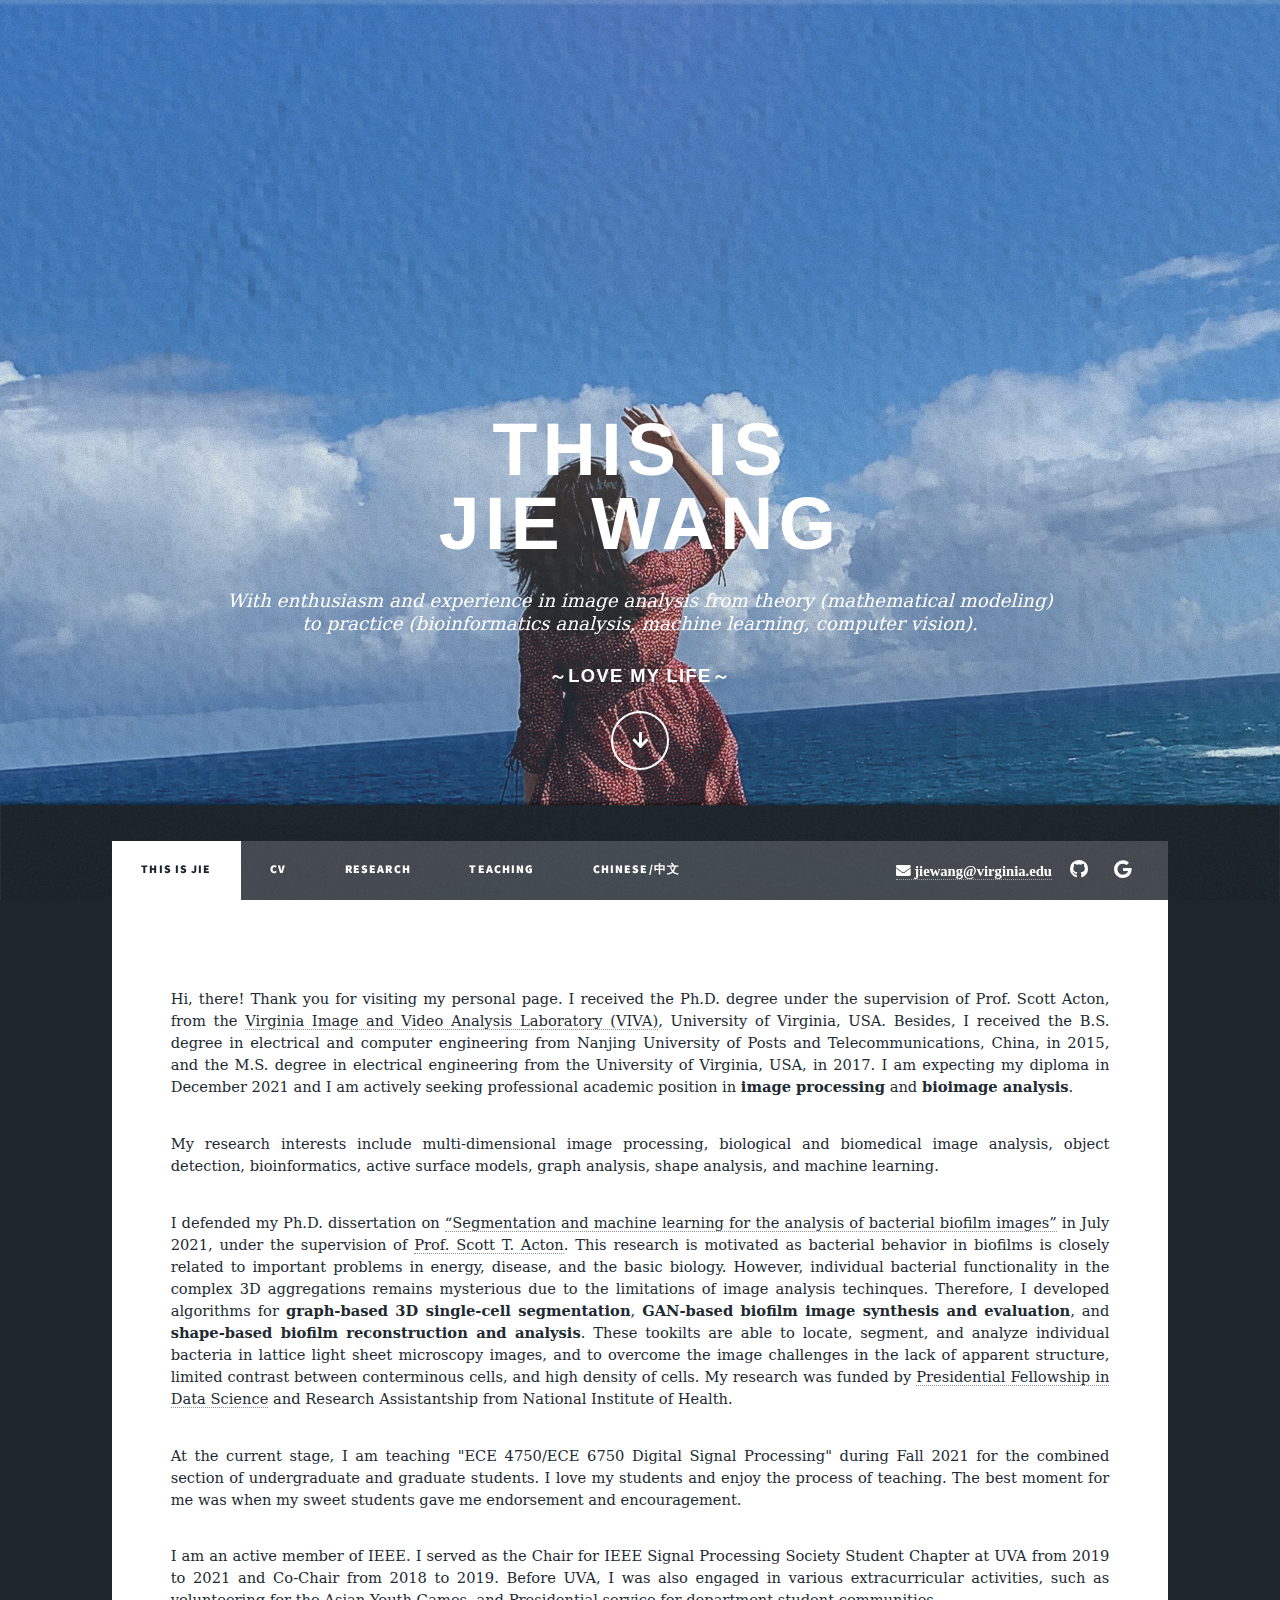
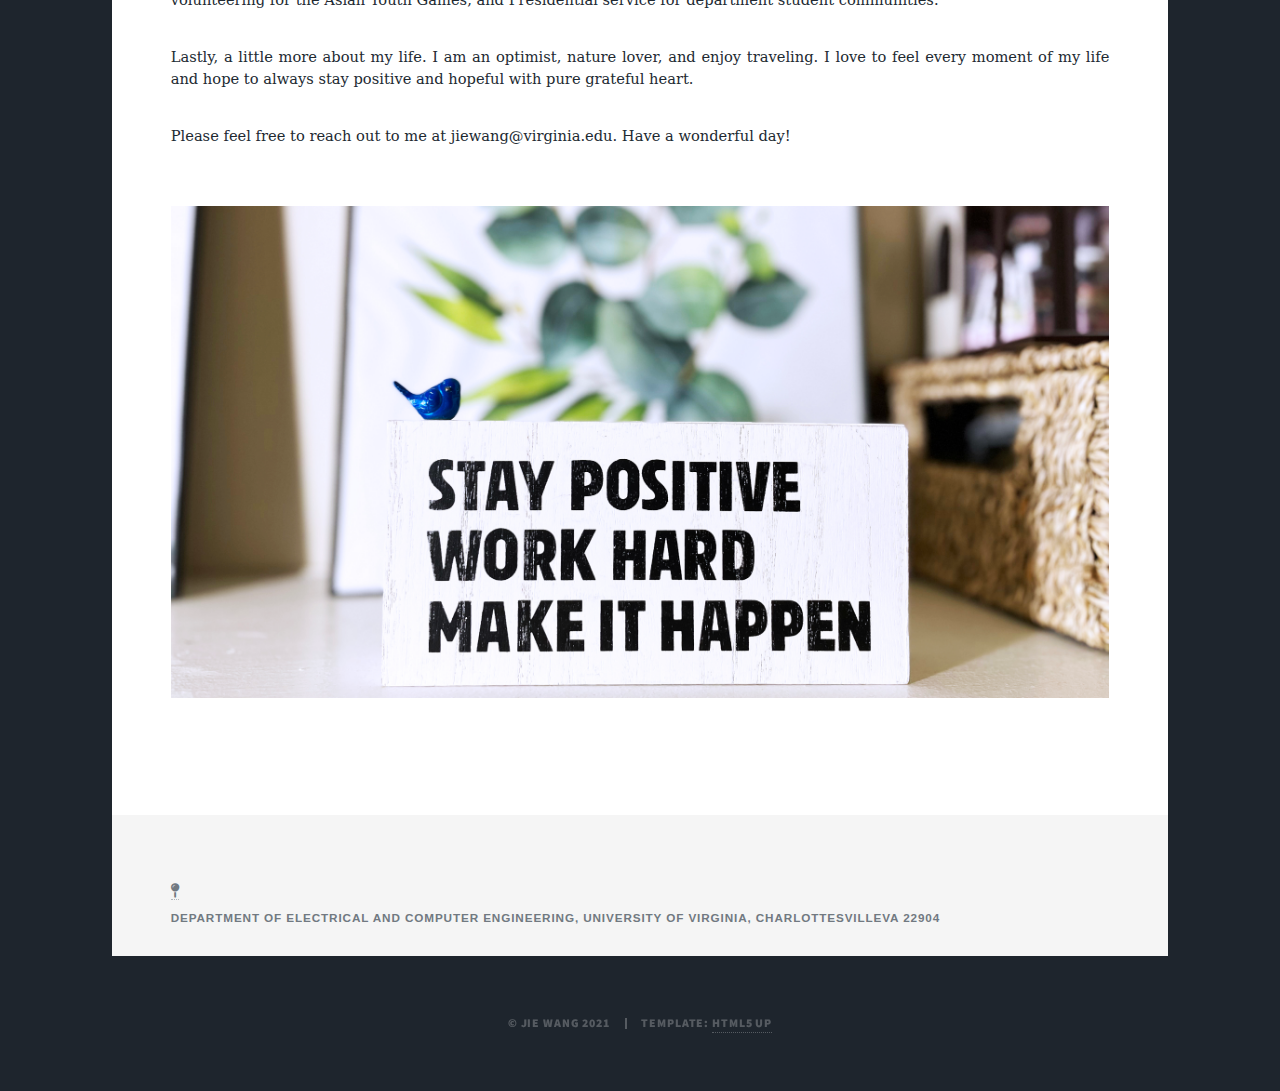
==== commit 6c3a2bd4: "Update index.html" ====
--- a/index.html
+++ b/index.html
@@ -56,7 +56,7 @@
 
 						<!-- Featured Post -->
 							<article class="post featured">
-								<p>Hi, there! Thank you for visiting my personal page. Hi, there! Thank you for visiting my personal page. I received the Ph.D. degree under the supervision of Prof. Scott Acton, from the <a href="http://viva-lab.ece.virginia.edu/index.html"> Virginia Image and Video Analysis Laboratory (VIVA)</a>, University of Virginia, USA. Besides, I received the B.S. degree in electrical and computer engineering from Nanjing University of Posts and Telecommunications, China, in 2015, and the M.S. degree in electrical engineering from the University of Virginia, USA, in 2017. I am expecting my diploma in December 2021 and I am actively seeking professional academic position in <strong>image processing</strong> and <strong>bioimage analysis</strong>.</p>
+								<p>Hi, there! Thank you for visiting my personal page. I received the Ph.D. degree under the supervision of Prof. Scott Acton, from the <a href="http://viva-lab.ece.virginia.edu/index.html"> Virginia Image and Video Analysis Laboratory (VIVA)</a>, University of Virginia, USA. Besides, I received the B.S. degree in electrical and computer engineering from Nanjing University of Posts and Telecommunications, China, in 2015, and the M.S. degree in electrical engineering from the University of Virginia, USA, in 2017. I am expecting my diploma in December 2021 and I am actively seeking professional academic position in <strong>image processing</strong> and <strong>bioimage analysis</strong>.</p>
 								<br>
 								<p>My research interests include multi-dimensional image processing, biological and biomedical image analysis, object detection, bioinformatics, active surface models, graph analysis, shape analysis, and machine learning.</p>
 								<br>
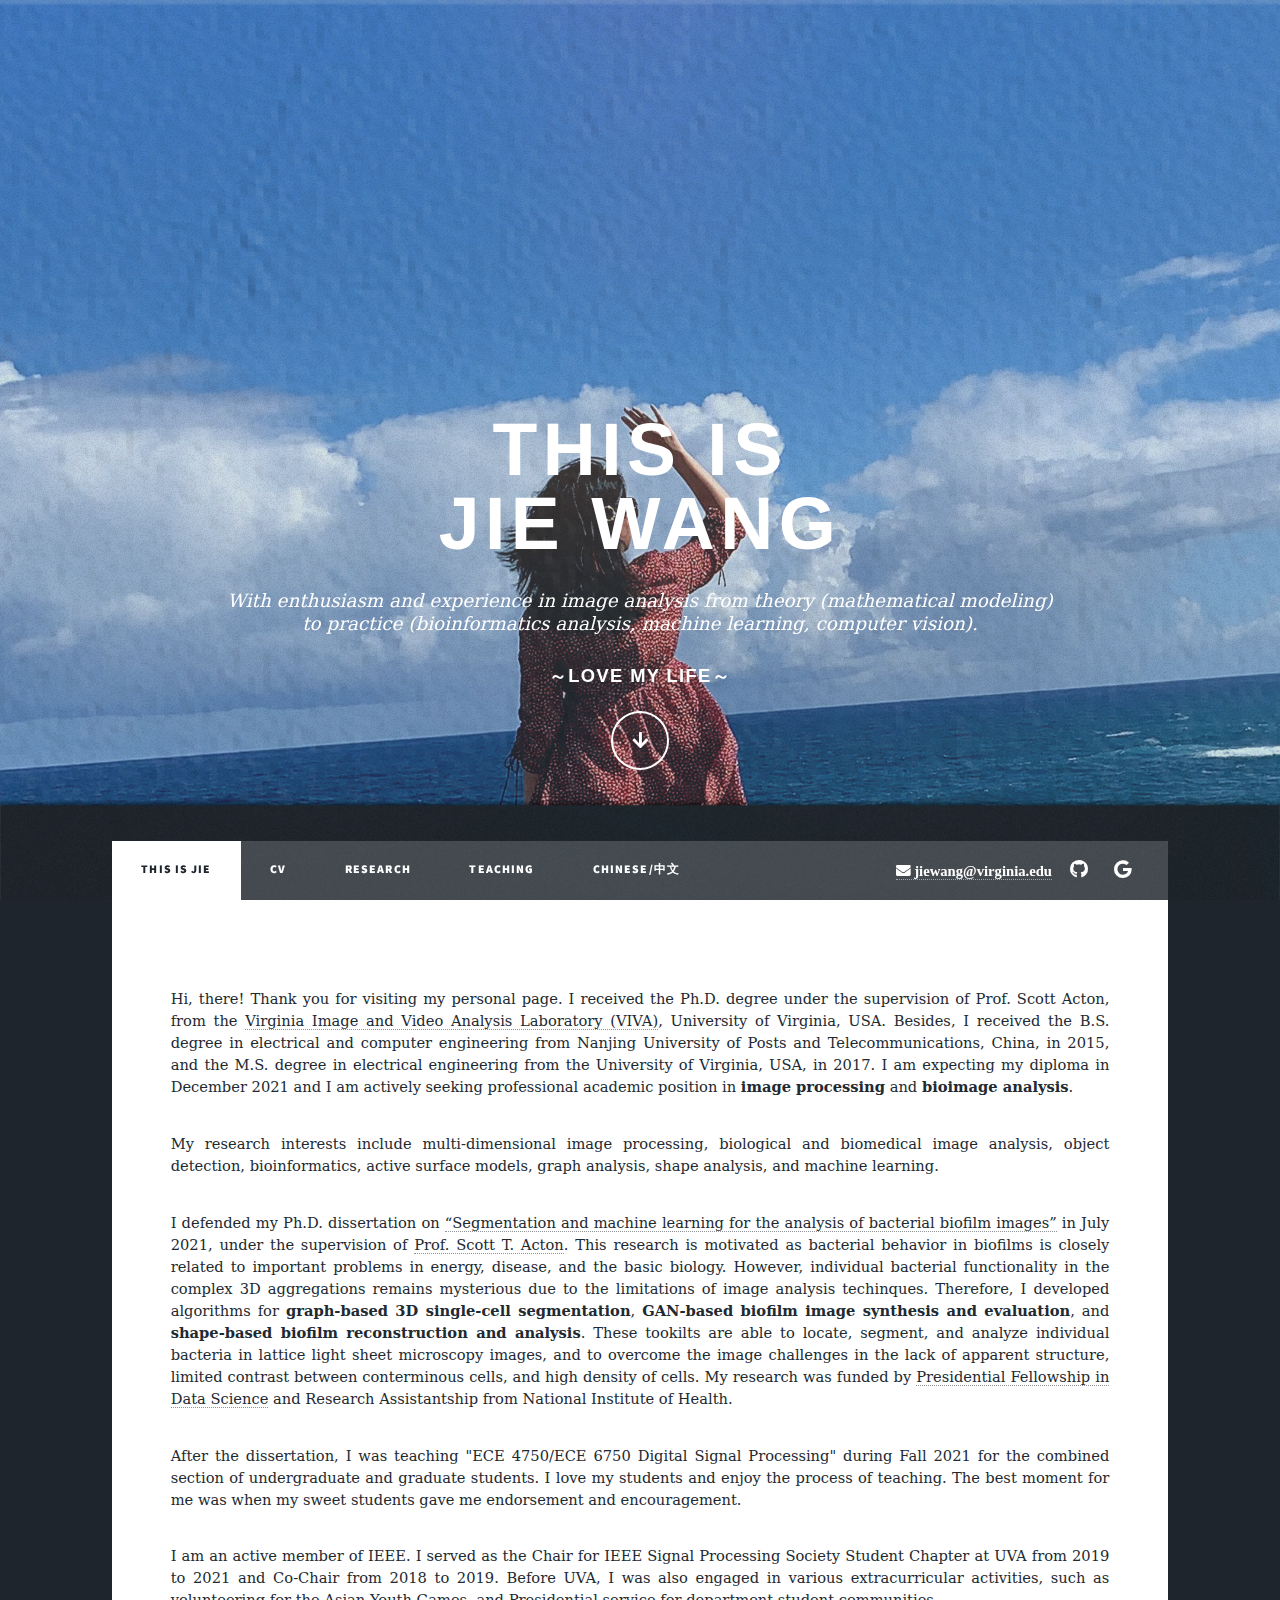
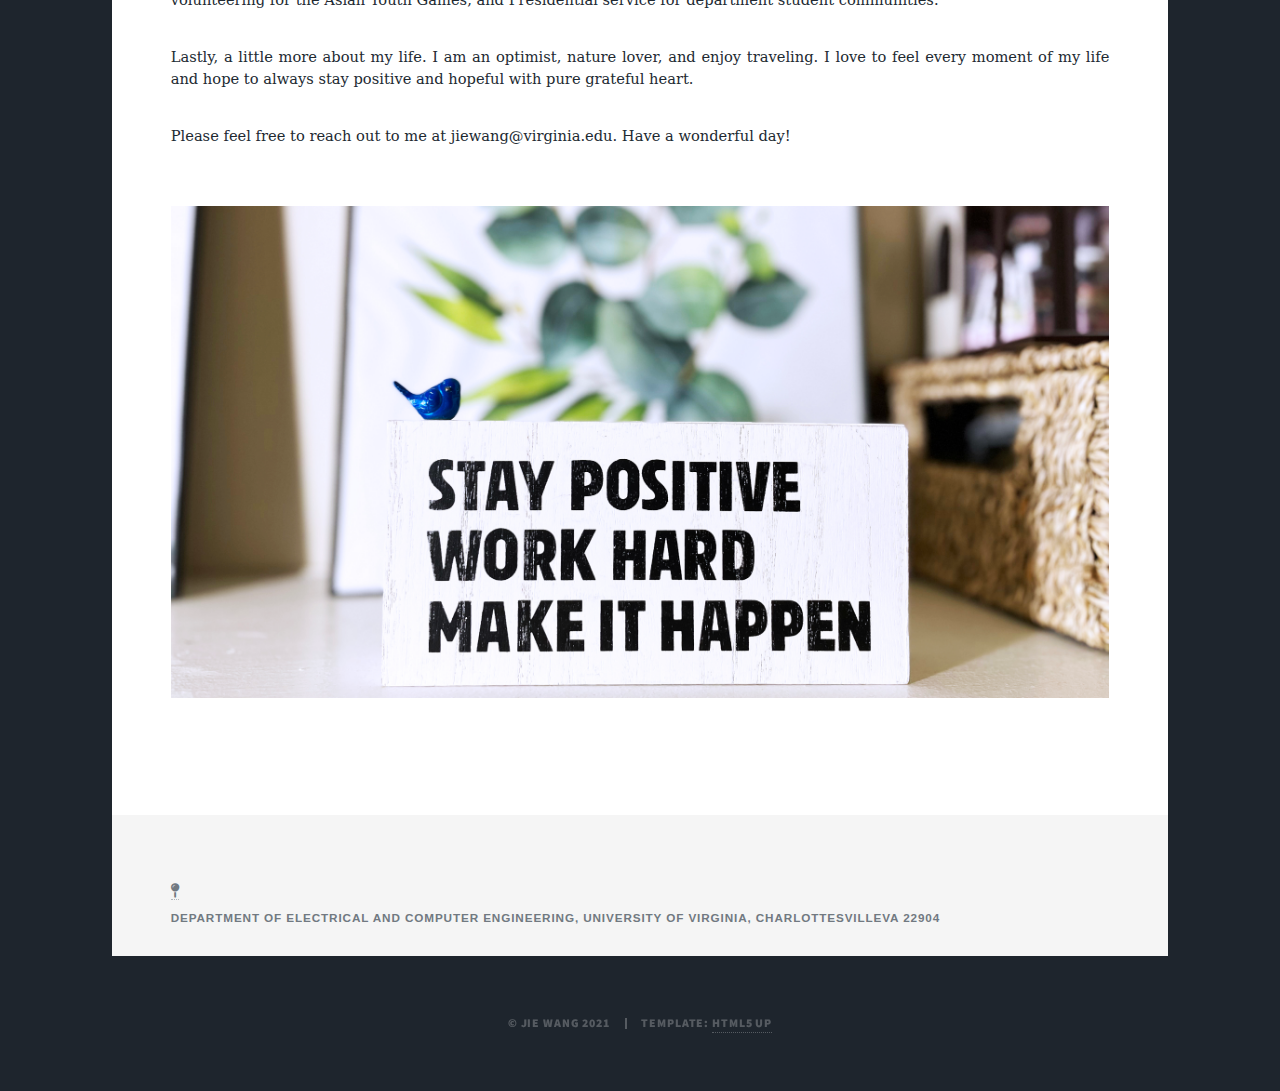
==== commit c6101266: "Update index.html" ====
--- a/index.html
+++ b/index.html
@@ -62,7 +62,7 @@
 								<br>
 								<p>I defended my Ph.D. dissertation on <a href="https://doi.org/10.18130/vqv0-1b11"> “Segmentation and machine learning for the analysis of bacterial biofilm images”</a> in July 2021, under the supervision of <a href="https://engineering.virginia.edu/faculty/scott-t-acton"> Prof. Scott T. Acton</a>. This research is motivated as bacterial behavior in biofilms is closely related to important problems in energy, disease, and the basic biology. However, individual bacterial functionality in the complex 3D aggregations remains mysterious due to the limitations of image analysis techinques. Therefore, I developed algorithms for <strong>graph-based 3D single-cell segmentation</strong>, <strong>GAN-based biofilm image synthesis and evaluation</strong>, and <strong>shape-based biofilm reconstruction and analysis</strong>. These tookilts are able to locate, segment, and analyze individual bacteria in lattice light sheet microscopy images, and to overcome the image challenges in the lack of apparent structure, limited contrast between conterminous cells, and high density of cells. My research was funded by <a href="https://datascience.virginia.edu/projects/understanding-how-bacterial-communities-assemble-and-function"> Presidential Fellowship in Data Science</a> and Research Assistantship from National Institute of Health.</p>
 								<br>
-								<p>At the current stage, I am teaching "ECE 4750/ECE 6750 Digital Signal Processing" during Fall 2021 for the combined section of undergraduate and graduate students. I love my students and enjoy the process of teaching. The best moment for me was when my sweet students gave me endorsement and encouragement. </p>
+								<p>After the dissertation, I was teaching "ECE 4750/ECE 6750 Digital Signal Processing" during Fall 2021 for the combined section of undergraduate and graduate students. I love my students and enjoy the process of teaching. The best moment for me was when my sweet students gave me endorsement and encouragement. </p>
 								<br>
 								<p>I am an active member of IEEE. I served as the Chair for IEEE Signal Processing Society Student Chapter at UVA from 2019 to 2021 and Co-Chair from 2018 to 2019. Before UVA, I was also engaged in various extracurricular activities, such as volunteering for the Asian Youth Games, and Presidential service for department student communities.</p>
 								<br>
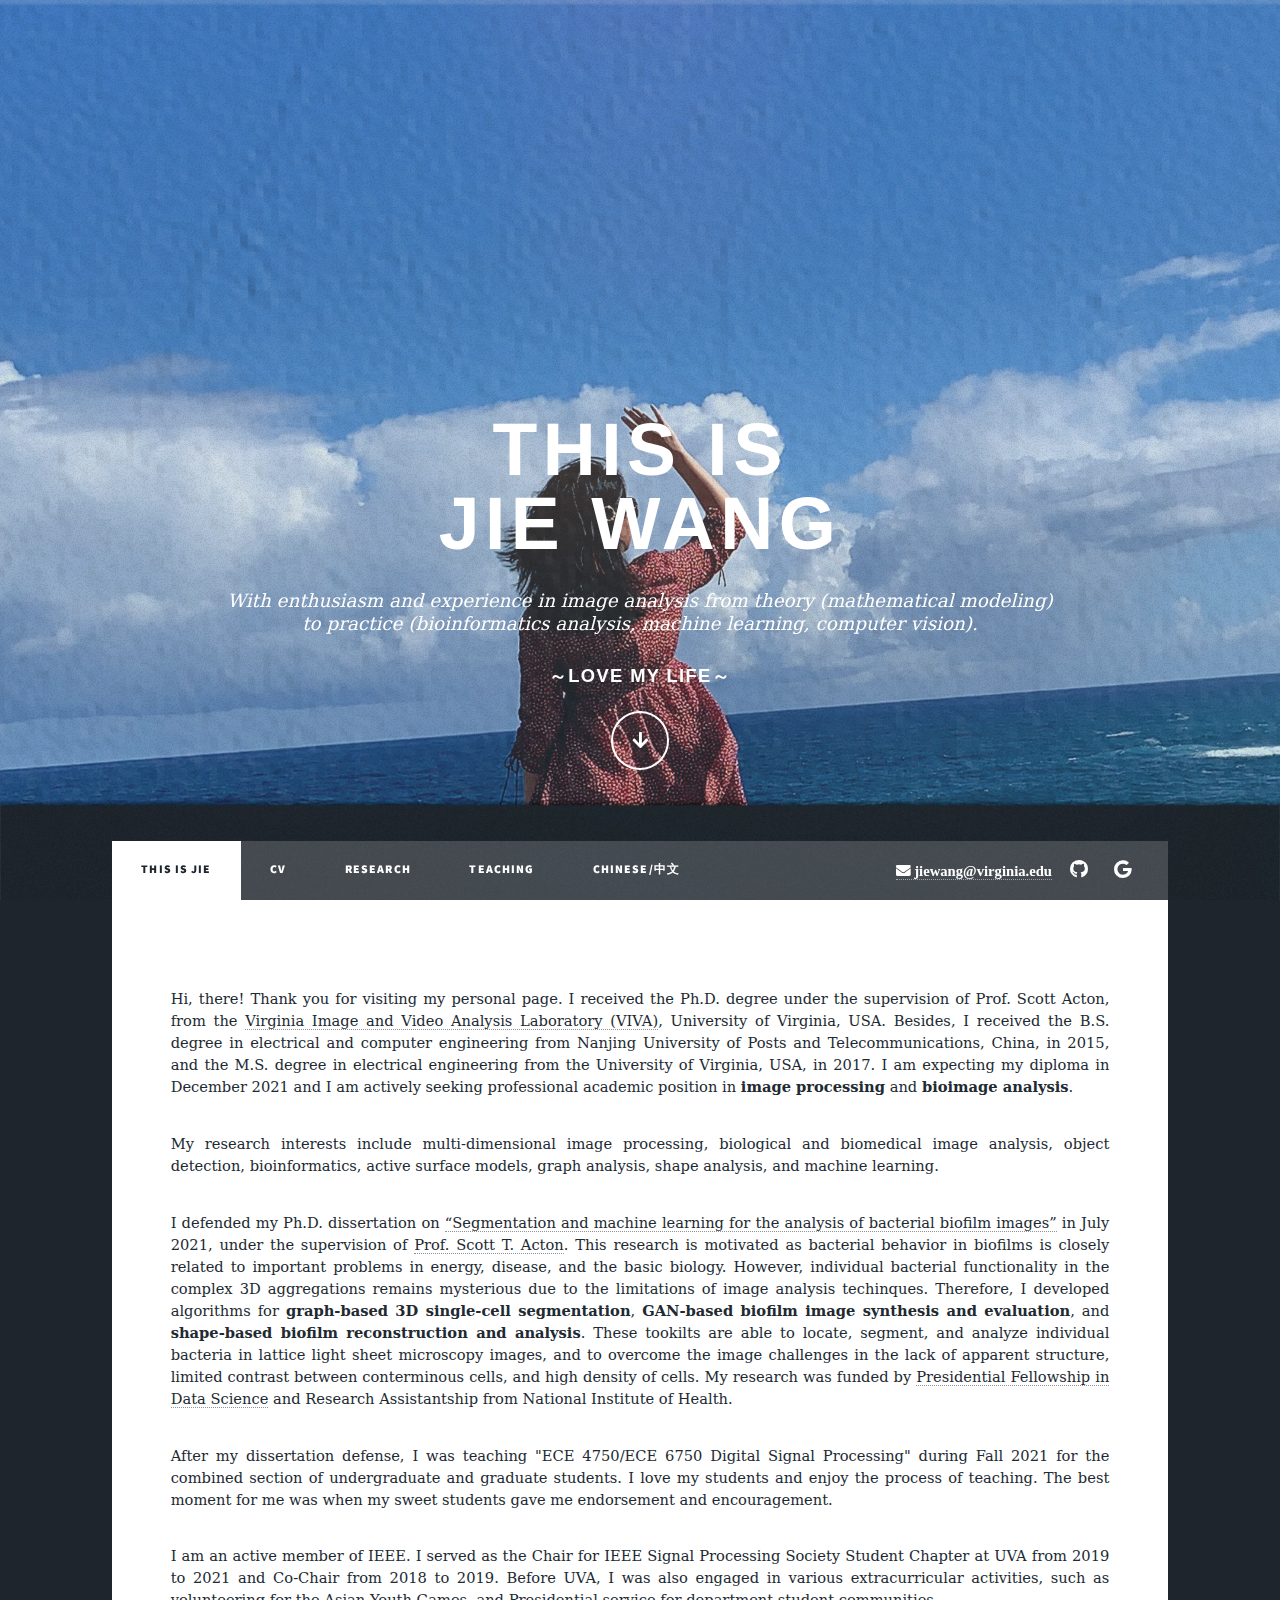
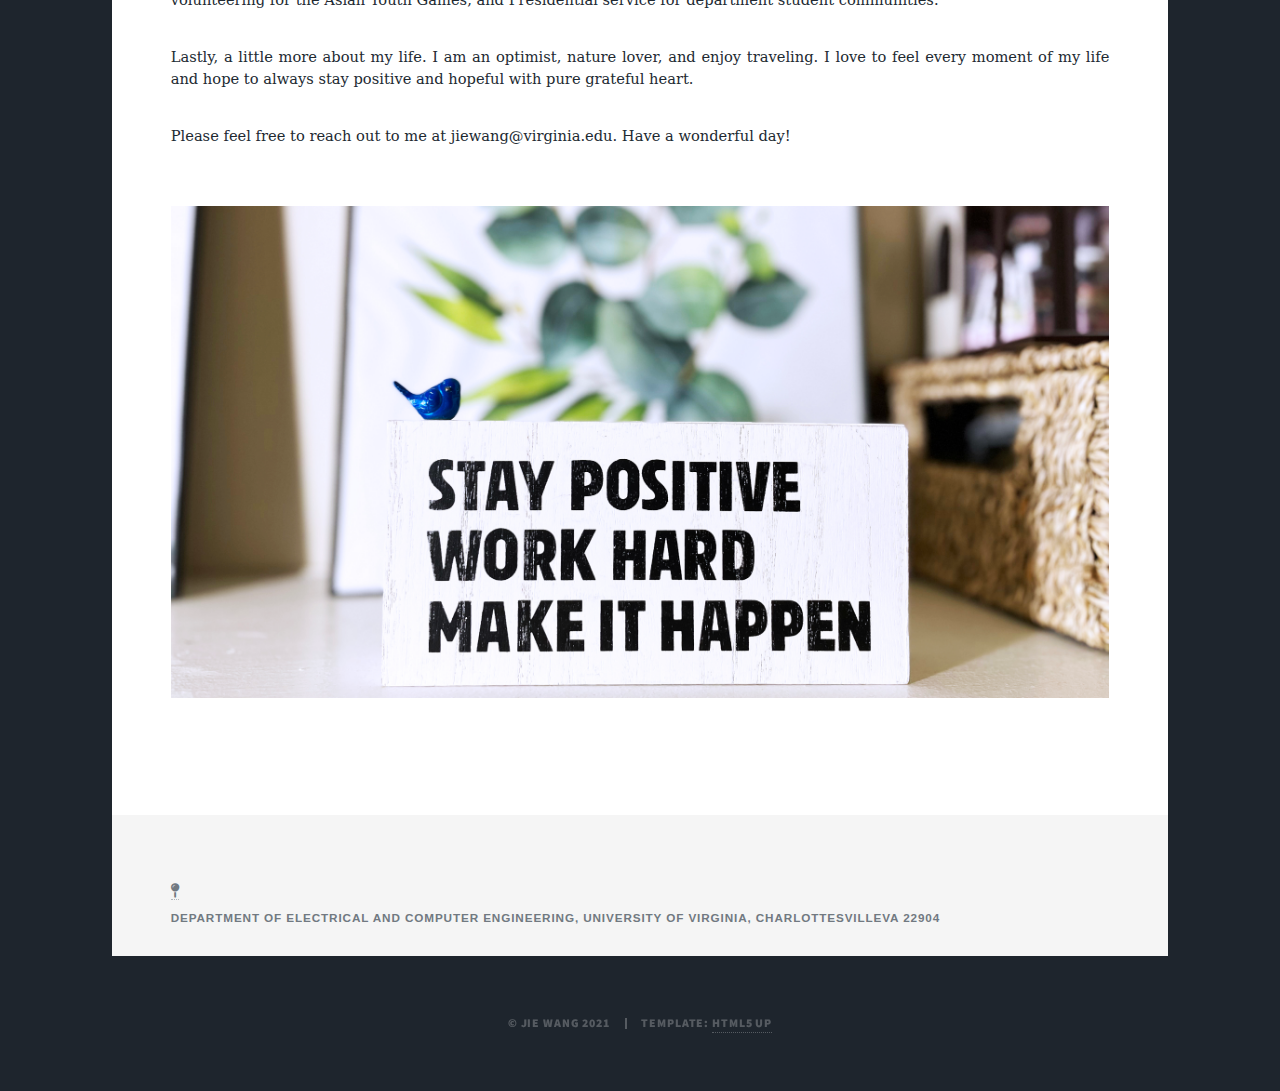
==== commit fa6d80c4: "Update index.html" ====
--- a/index.html
+++ b/index.html
@@ -62,7 +62,7 @@
 								<br>
 								<p>I defended my Ph.D. dissertation on <a href="https://doi.org/10.18130/vqv0-1b11"> “Segmentation and machine learning for the analysis of bacterial biofilm images”</a> in July 2021, under the supervision of <a href="https://engineering.virginia.edu/faculty/scott-t-acton"> Prof. Scott T. Acton</a>. This research is motivated as bacterial behavior in biofilms is closely related to important problems in energy, disease, and the basic biology. However, individual bacterial functionality in the complex 3D aggregations remains mysterious due to the limitations of image analysis techinques. Therefore, I developed algorithms for <strong>graph-based 3D single-cell segmentation</strong>, <strong>GAN-based biofilm image synthesis and evaluation</strong>, and <strong>shape-based biofilm reconstruction and analysis</strong>. These tookilts are able to locate, segment, and analyze individual bacteria in lattice light sheet microscopy images, and to overcome the image challenges in the lack of apparent structure, limited contrast between conterminous cells, and high density of cells. My research was funded by <a href="https://datascience.virginia.edu/projects/understanding-how-bacterial-communities-assemble-and-function"> Presidential Fellowship in Data Science</a> and Research Assistantship from National Institute of Health.</p>
 								<br>
-								<p>After the dissertation, I was teaching "ECE 4750/ECE 6750 Digital Signal Processing" during Fall 2021 for the combined section of undergraduate and graduate students. I love my students and enjoy the process of teaching. The best moment for me was when my sweet students gave me endorsement and encouragement. </p>
+								<p>After my dissertation defense, I was teaching "ECE 4750/ECE 6750 Digital Signal Processing" during Fall 2021 for the combined section of undergraduate and graduate students. I love my students and enjoy the process of teaching. The best moment for me was when my sweet students gave me endorsement and encouragement. </p>
 								<br>
 								<p>I am an active member of IEEE. I served as the Chair for IEEE Signal Processing Society Student Chapter at UVA from 2019 to 2021 and Co-Chair from 2018 to 2019. Before UVA, I was also engaged in various extracurricular activities, such as volunteering for the Asian Youth Games, and Presidential service for department student communities.</p>
 								<br>
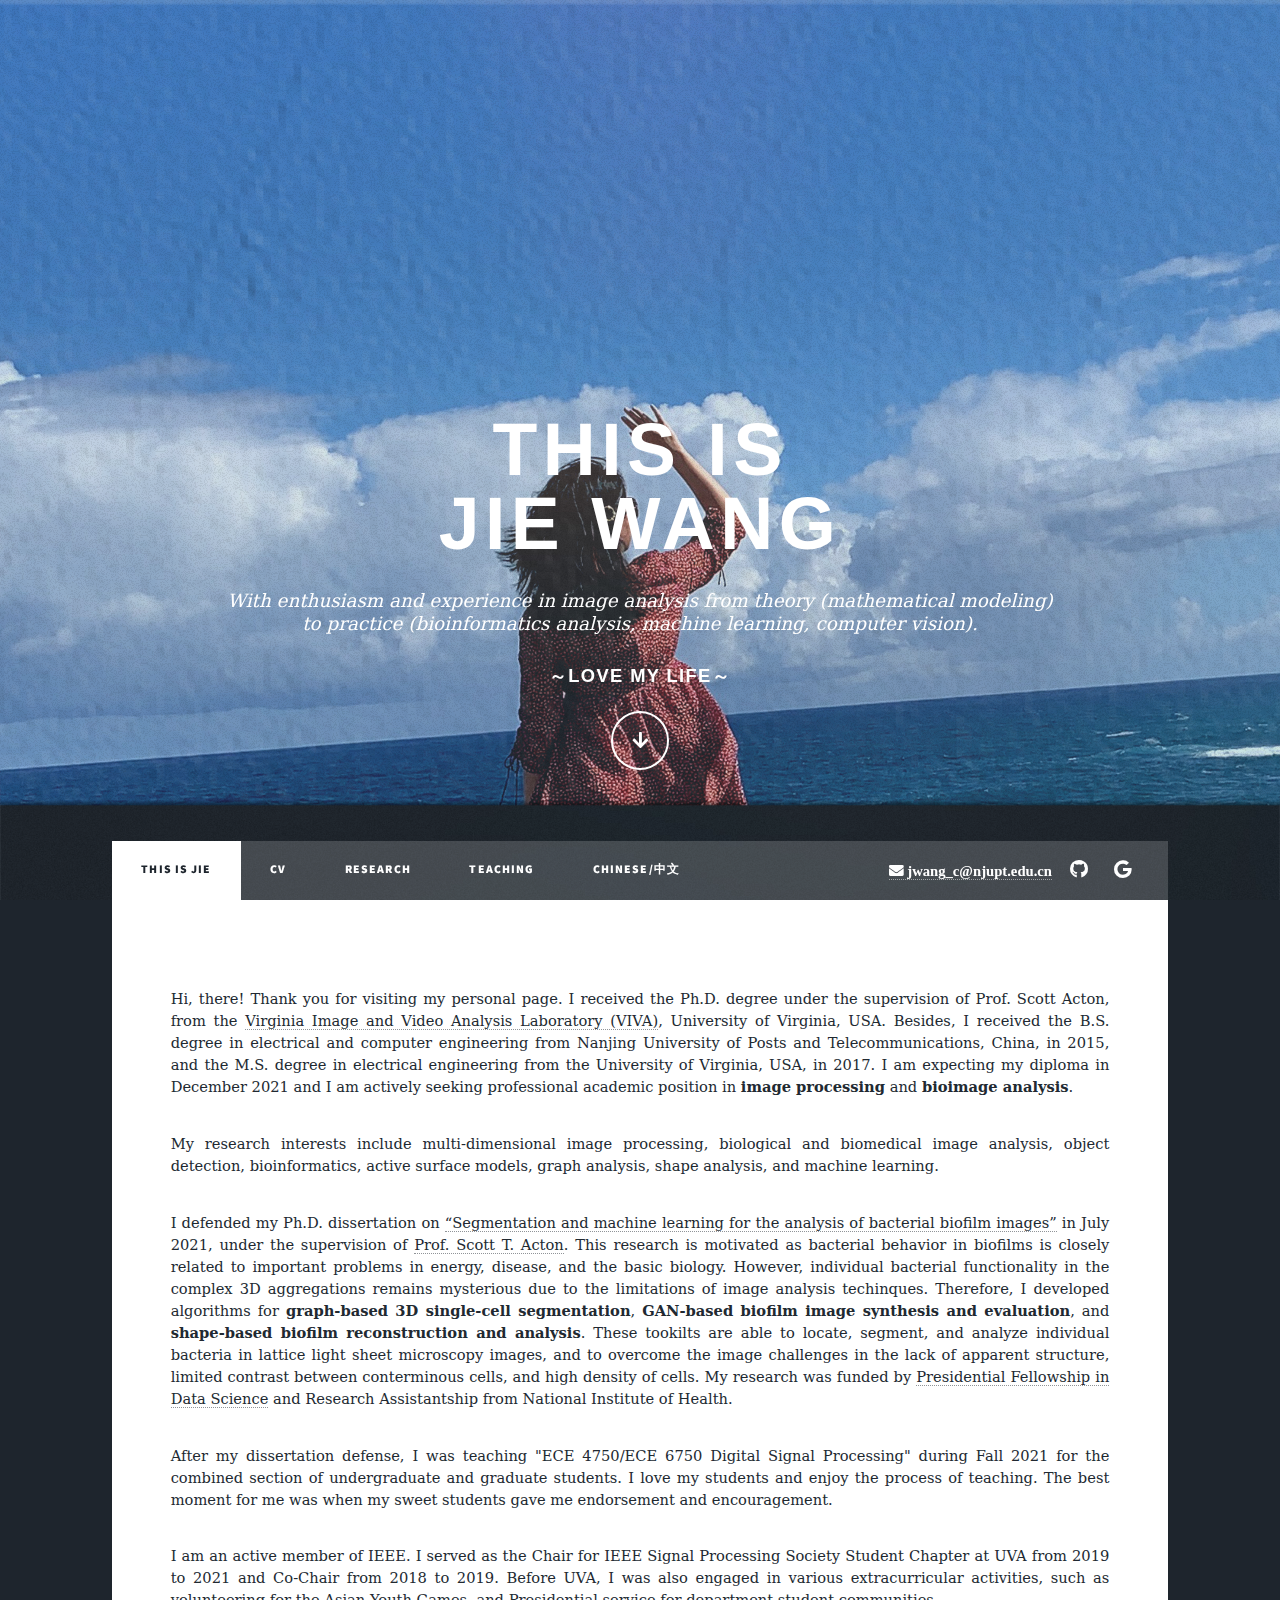
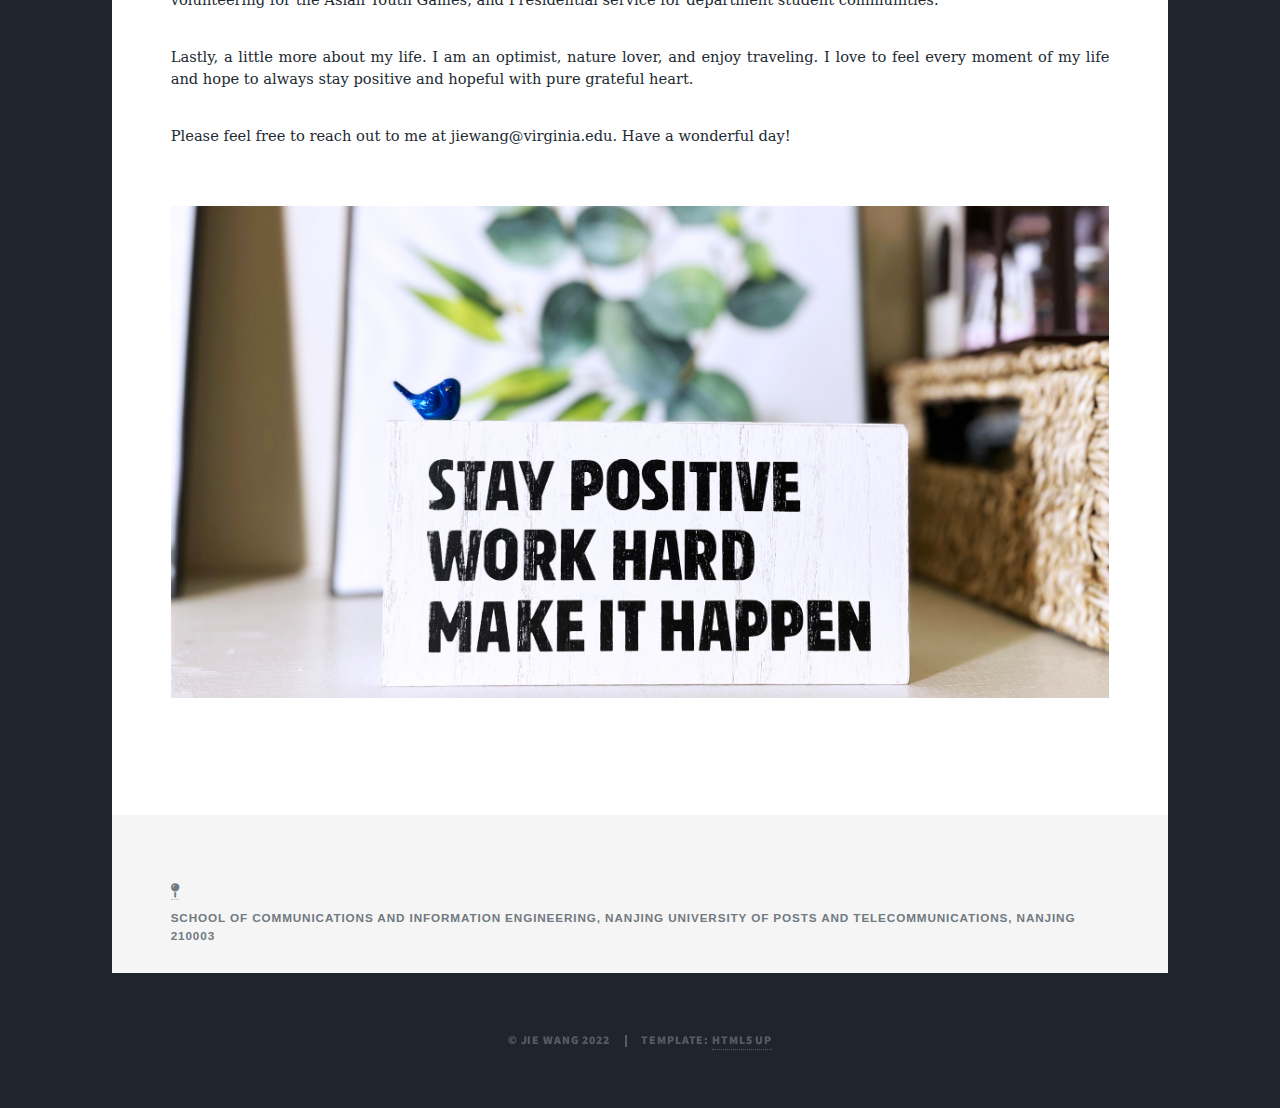
==== commit 33ff6c68: "Update index.html" ====
--- a/index.html
+++ b/index.html
@@ -45,7 +45,7 @@
 							<li><a href="chinese.html">Chinese/中文</a></li>
 						</ul>
 						<ul class="icons">
-							<li><a href="#" class="fa fa-envelope"><span class="label"> jiewang@virginia.edu</span></a></li>
+							<li><a href="#" class="fa fa-envelope"><span class="label"> jwang_c@njupt.edu.cn</span></a></li>
 							<li><a href="https://github.com/jwang-c" class="icon brands alt fa-github"><span class="label">Github</span></a></li>
 							<li><a href="https://scholar.google.com/citations?user=Kp_76nYAAAAJ&hl=en" class="icon brands alt fa-google"><span class="label">Google Scholar</span></a></li>
 						</ul>
@@ -83,14 +83,14 @@
 	
 							<section>
 								<a href="#" class="fa fa-map-pin"><span class="label"></span></a>
-	                          <h6>Department of Electrical and Computer Engineering, University of Virginia, CharlottesvilleVA 22904</h6>
+	                          <h6>School of Communications and Information Engineering, Nanjing University of Posts and Telecommunications, Nanjing 210003</h6>
                             </section>
 
 					</footer>
 
 				<!-- Copyright -->
 					<div id="copyright">
-						<ul><li>&copy; Jie Wang 2021</li><li>Template: <a href="https://html5up.net">HTML5 UP</a></li></ul>
+						<ul><li>&copy; Jie Wang 2022</li><li>Template: <a href="https://html5up.net">HTML5 UP</a></li></ul>
 					</div>
 
 			</div>
